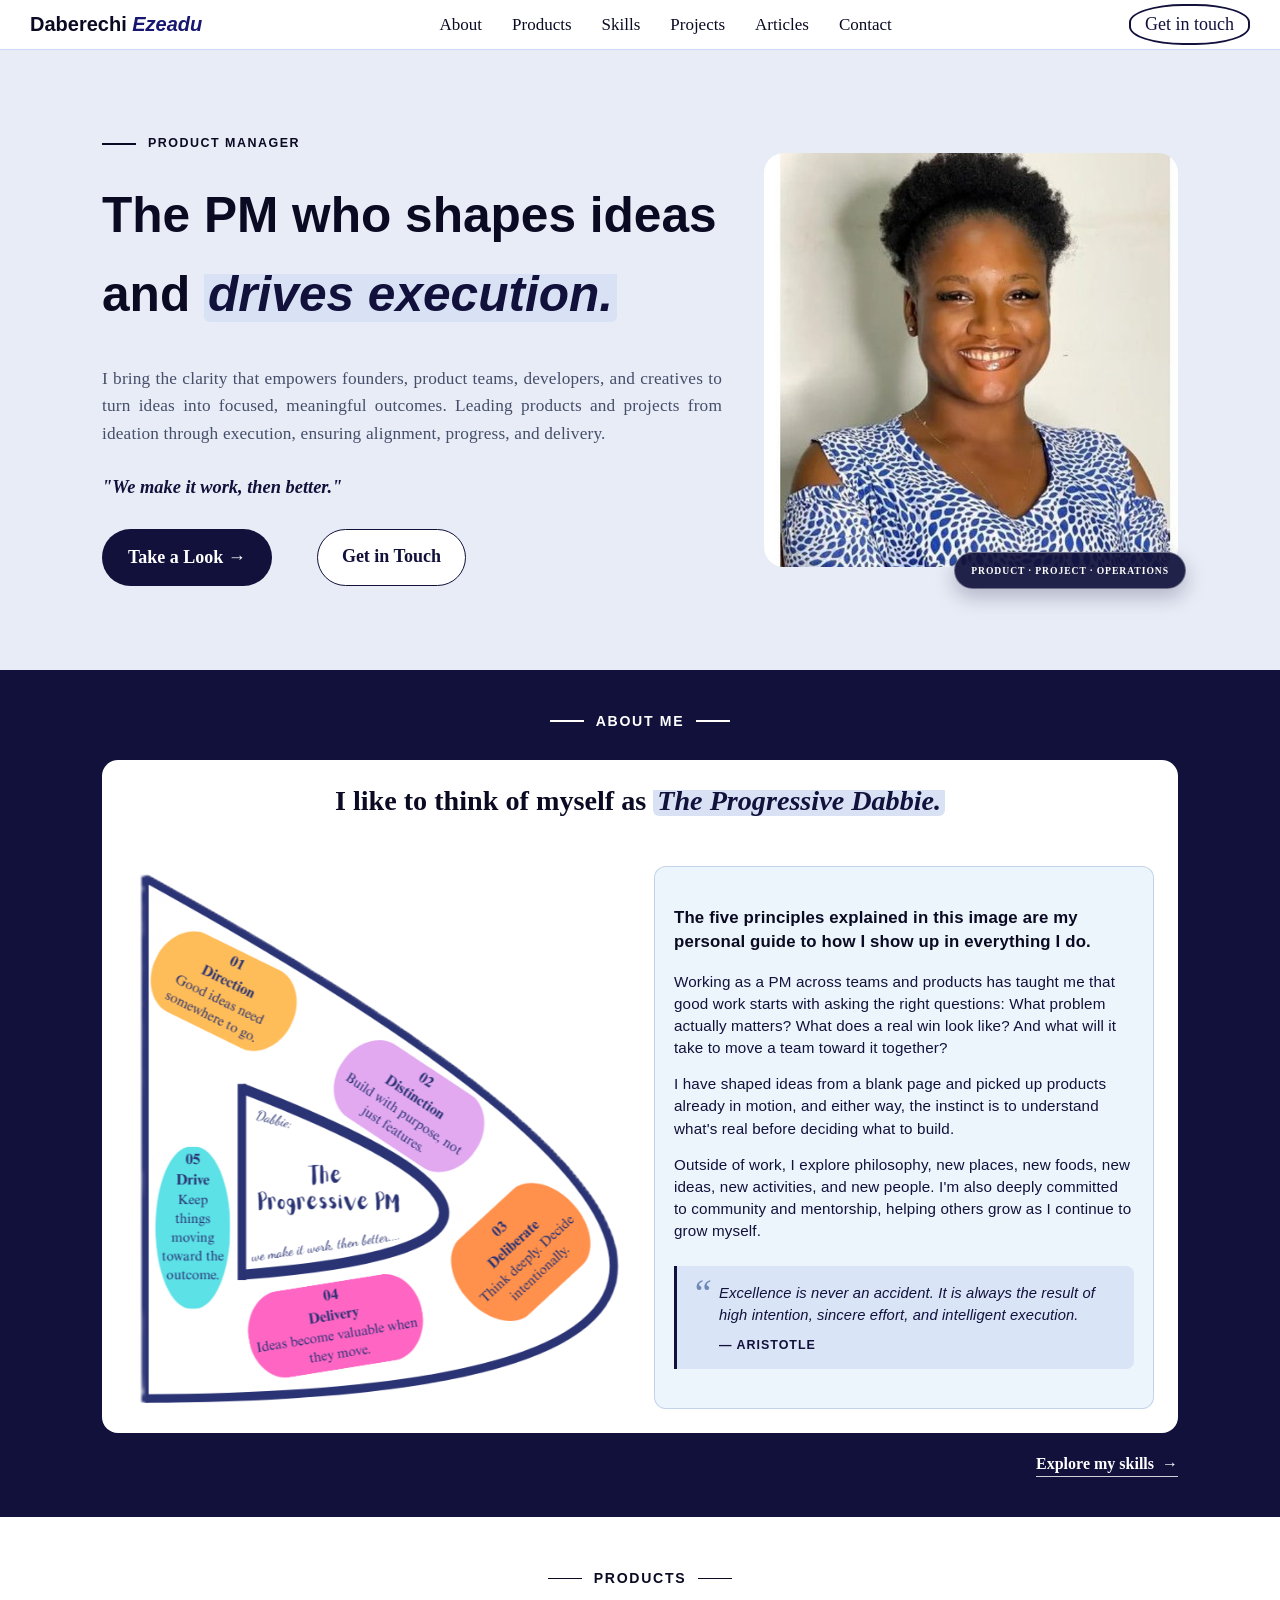
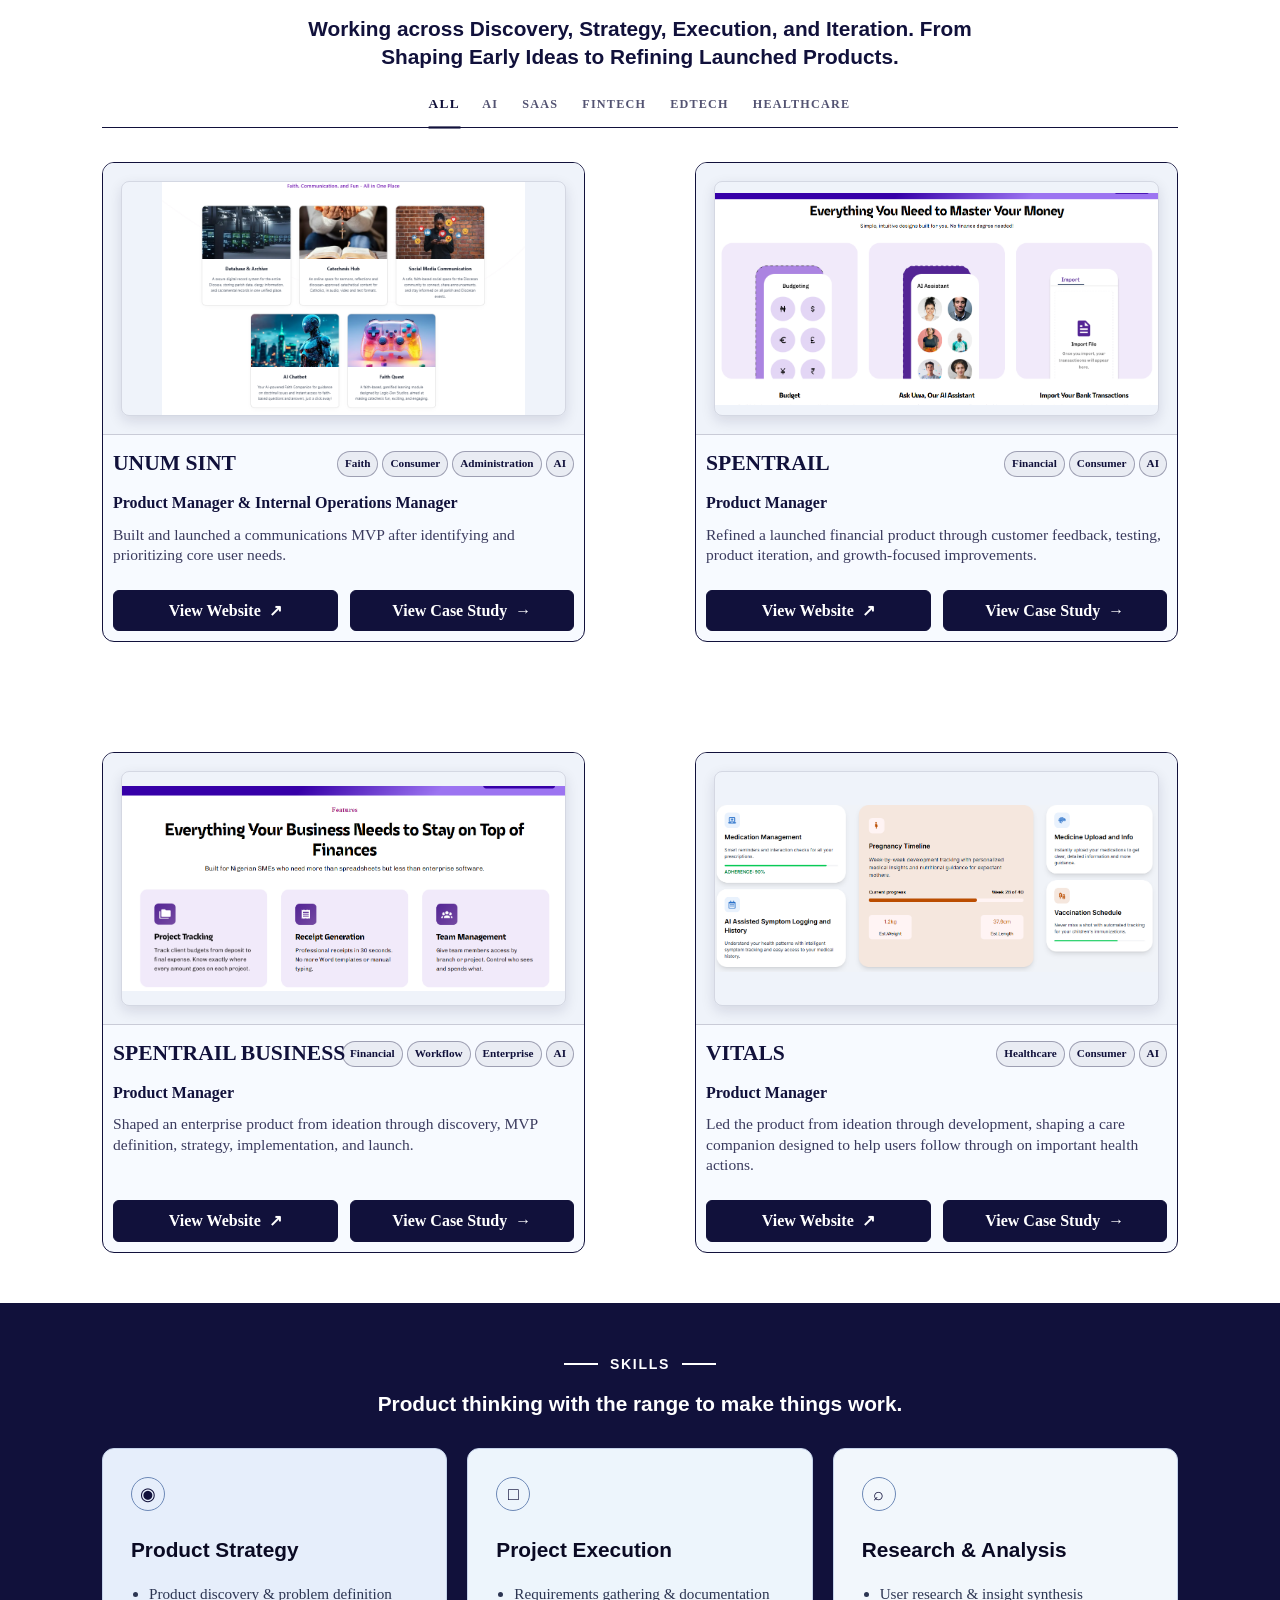
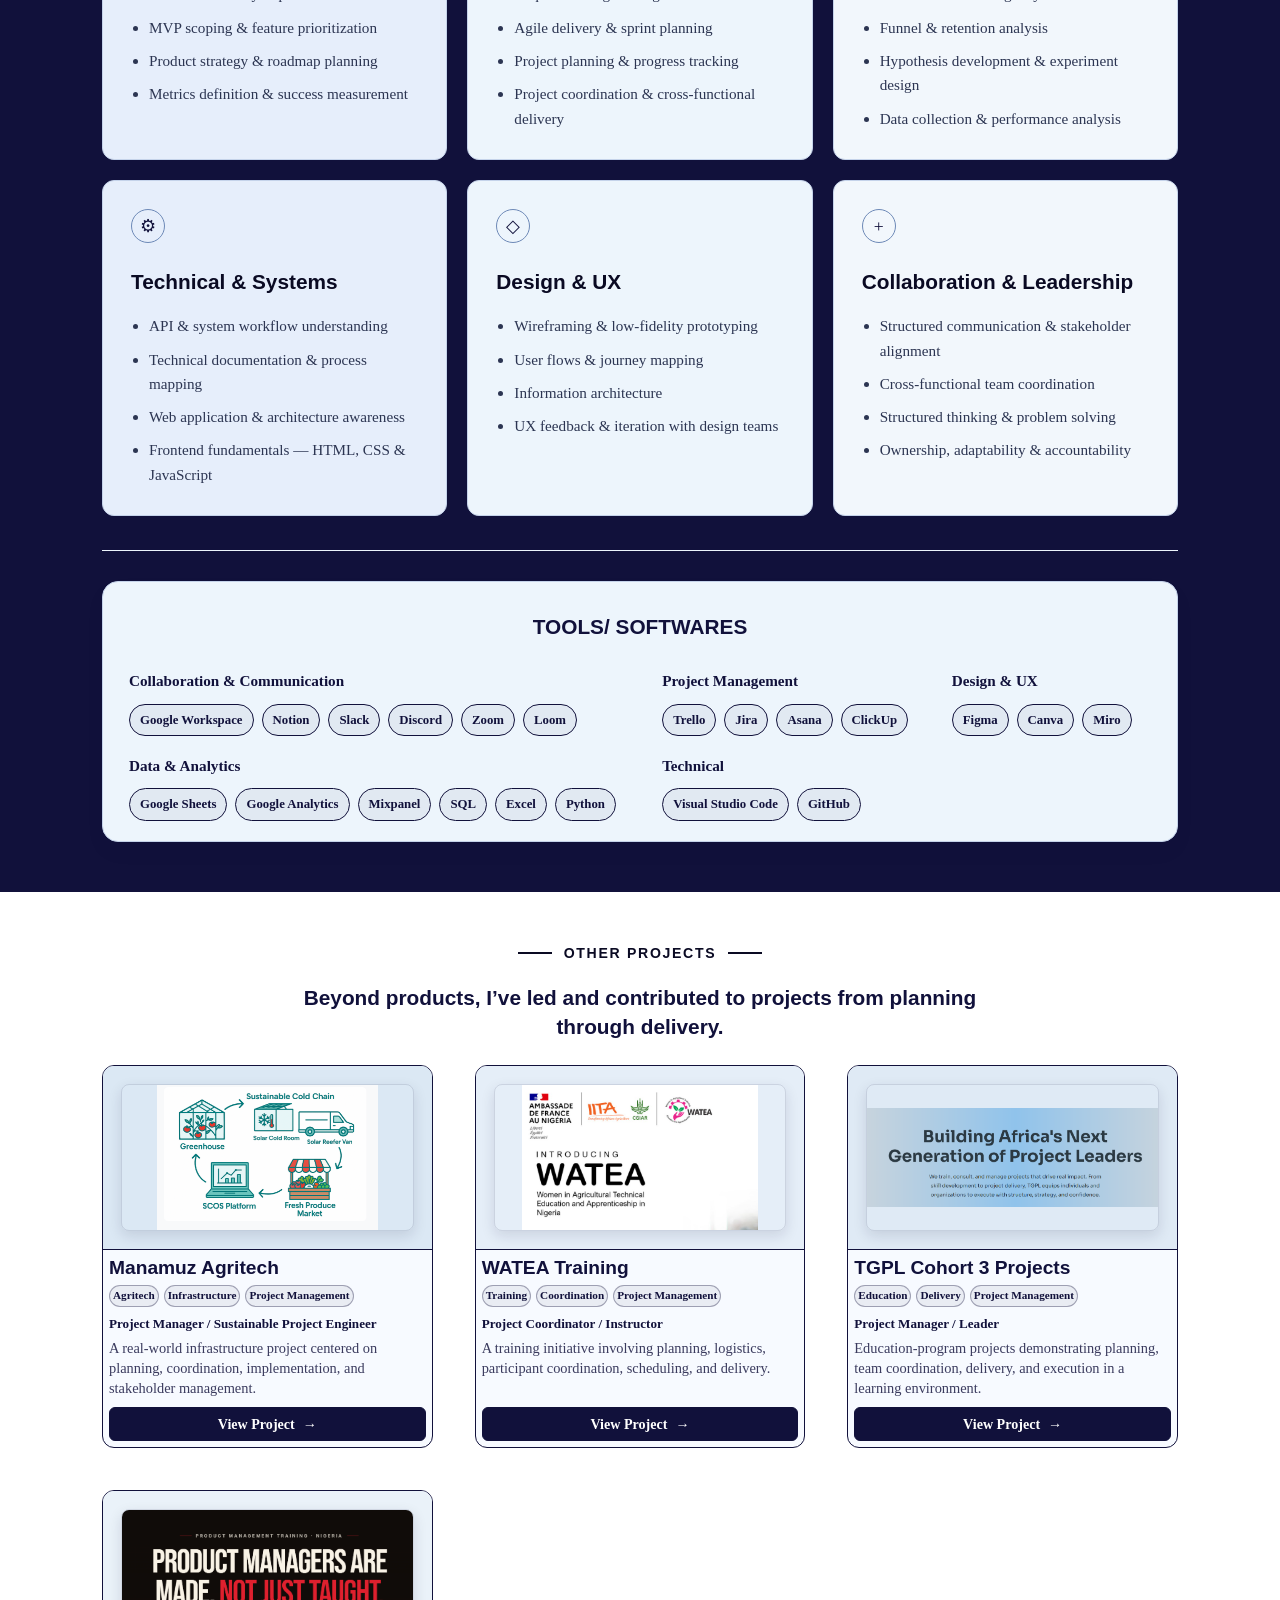
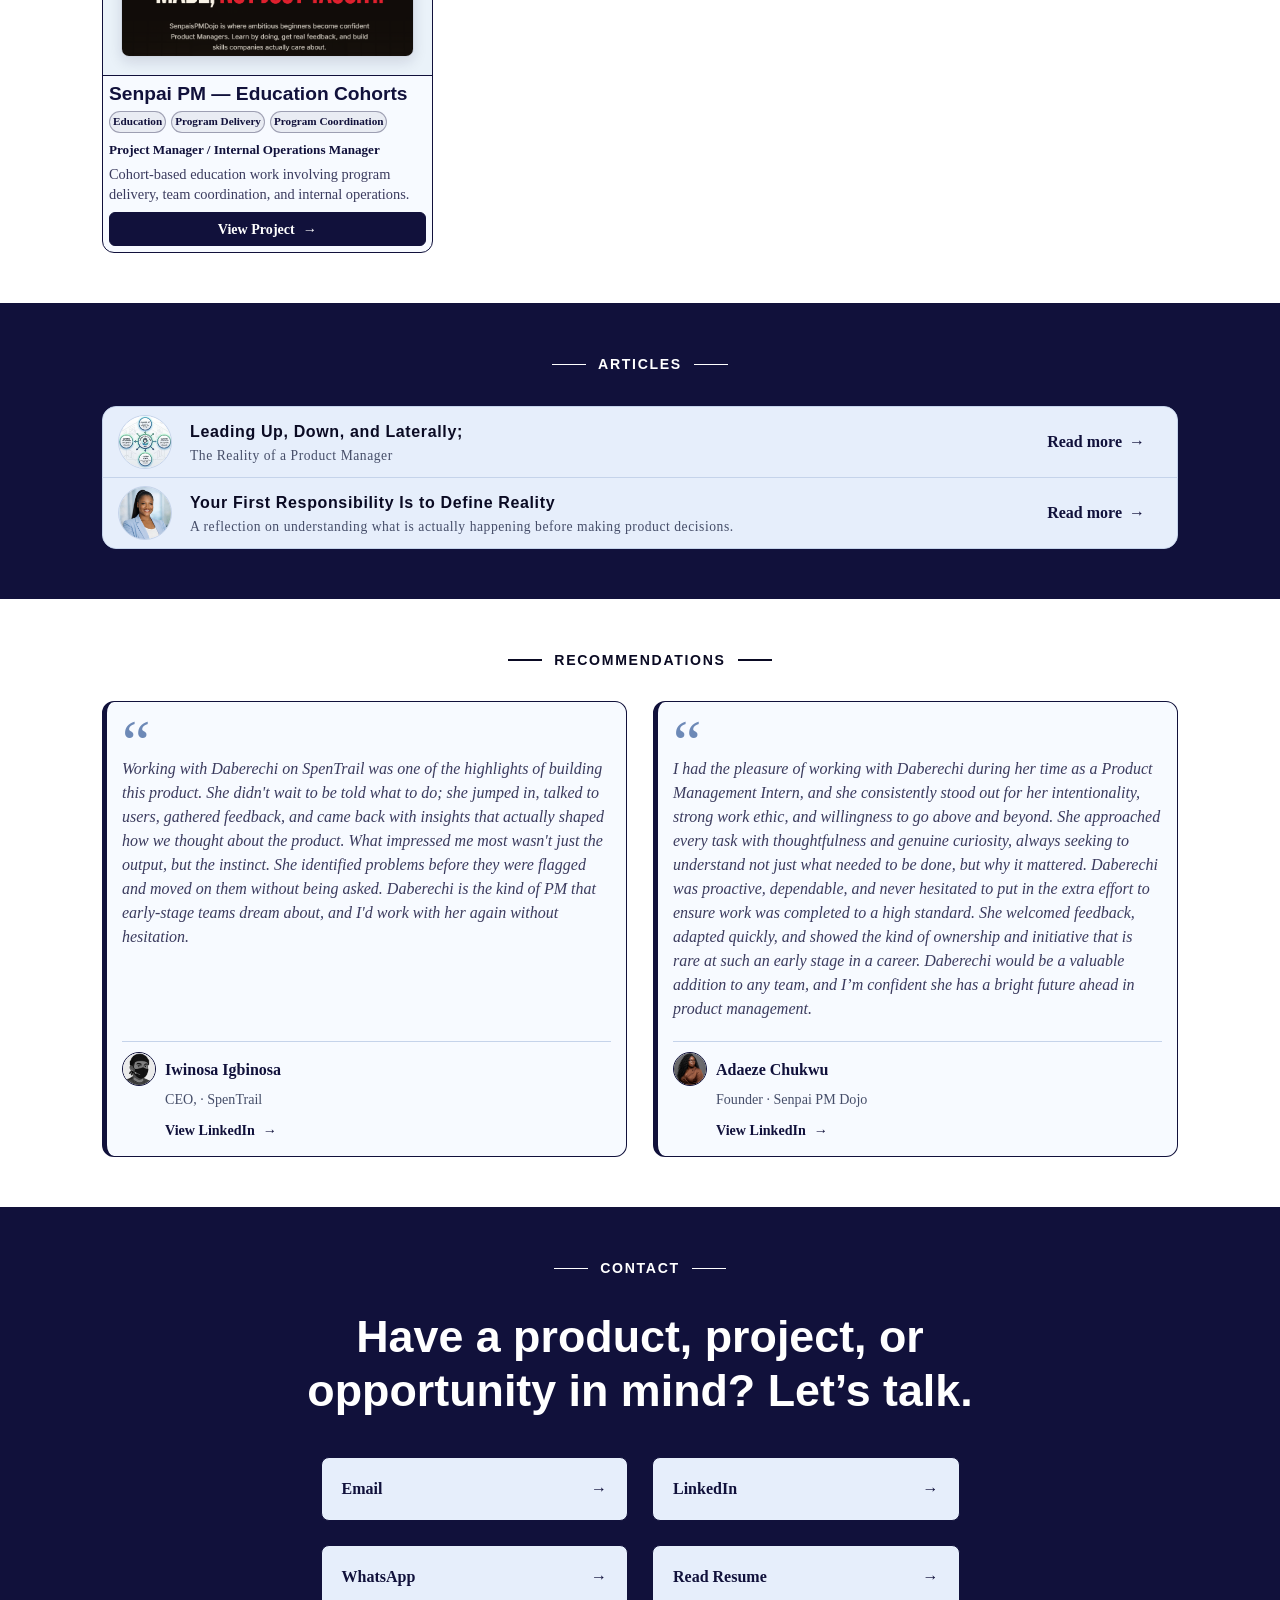
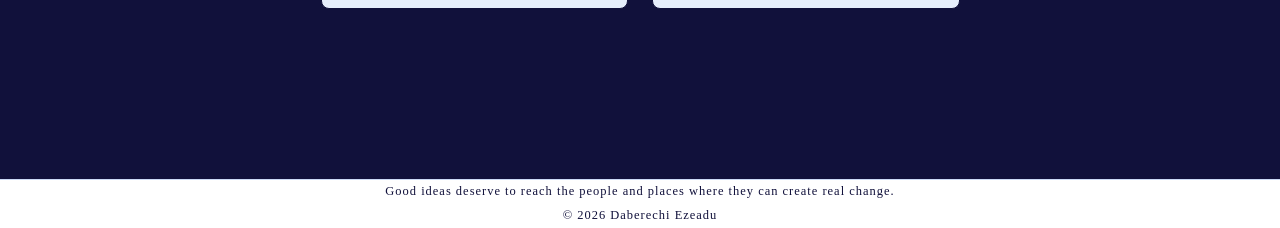
==== index.html @ 09dd6e4f "Correct HTML file extension" ====
<!DOCTYPE html>
<html lang="en">

<head>
    <meta charset="UTF-8">
    <meta name="viewport" content="width=device-width, initial-scale=1.0">
    <title>Daberechi-Ezeadu; Product Manager...</title>
    <link rel="icon" type="image/jpg" href="images/home/profile.jpg">
    <link rel="stylesheet" href="styles.css">
</head>

<body>
    <header>
        <div class="nav-all">
            <div class="logo">
                <a href="#home" target="_blank">Daberechi <span> Ezeadu </span></a>
            </div>

            <nav>
                <a href="#about" target="_blank">About</a>
                <a href="#products" target="_blank">Products</a>
                <a href="#skills" target="_blank">Skills</a>
                <a href="#projects" target="_blank">Projects</a>
                <a href="#articles" target="_blank">Articles</a>
                <a href="#contact" target="_blank">Contact</a>
            </nav>

            <div class="nav-cta">
                <a href="#contact" target="_blank">Get in touch</a>
            </div>
        </div>
    </header>

    <section id="home">
        <div class="container hero-layout">
            <div class="hero-content">
                <div class="eyebrow">Product Manager </div>
                <h1><span class="hero-line">The PM who shapes ideas</span><span class="hero-line">and <em>drives execution.</em></span></h1>
                <p>I bring the clarity that empowers founders, product teams, developers,
                    and creatives to turn ideas into focused, meaningful outcomes.
                    Leading products and projects from ideation through execution,
                    ensuring alignment, progress, and delivery.</p>
                <h4>"We make it work, then better."</h4>
                <div class="hero-actions">
                    <a href="#products" class="btn btn-primary" target="_blank">Take a Look &rarr;</a>
                    <a href="#contact" class="btn btn-ghost" target="_blank">Get in Touch</a>
                </div>
            </div>
            <div class="hero-photo">
                <img src="images/home/profile.jpg" alt="Daberechi Ezeadu">
                <div class="photo-badge">Product &middot; Project &middot; Operations</div>
            </div>
        </div>
    </section>



    <section id="about">
        <div class="container">
            <div class="about-header">
                <div class="other-eyebrow">About me</div>
            </div>

            <div class="about-grid">
                <h3 class="section-heading">I like to think of myself as <em>The Progressive Dabbie.</em></h3>

                <div class="about-panel about-visual">
                    <img class="five-d-image" src="images/about/5D-image.png"
                        alt="The five principles represented in the 5D visual">
                </div>

                <div class="about-panel about-content">
                    <div class="about-content-box">
                        <p class="about-lead">The five principles explained in this image are my personal guide to how I show up in everything I do.</p>
                        <p>Working as a PM across teams and products has taught me that good work starts with asking the right questions: What problem actually matters? What does a real win look like? And what will it take to move a team toward it together?</p>
                        <p>I have shaped ideas from a blank page and picked up products already in motion, and either way, the instinct is to understand what's real before deciding what to build.</p>
                        <p>Outside of work, I explore philosophy, new places, new foods, new ideas, new activities, and new people. I'm also deeply committed to community and mentorship, helping others grow as I continue to grow myself.</p>

                        <blockquote>
                            Excellence is never an accident. It is always the result of high intention, sincere effort, and intelligent execution.
                            <cite>Aristotle</cite>
                        </blockquote>
                    </div>
                </div>
            </div>

            <div class="about-link">
                <a href="#skills" target="_blank">Explore my skills <span>&rarr;</span></a>
            </div>
        </div>
    </section>

    <section id="products" class="products-section">
        <div class="container products-container">
            <div class="products-title">
                <div class="other-eyebrow">Products</div>
            </div>

            <h3 class="new-section-heading">Working across Discovery, Strategy, Execution, and Iteration. From
                Shaping Early Ideas to
                Refining Launched Products.</h3>

            <nav class="product-filters" aria-label="Product categories">
                <a class="product-filter active" href="#products" target="_blank">All</a>
                <a class="product-filter" href="#products" target="_blank">AI</a>
                <a class="product-filter" href="#products" target="_blank">SaaS</a>
                <a class="product-filter" href="#products" target="_blank">Fintech</a>
                <a class="product-filter" href="#products" target="_blank">Edtech</a>
                <a class="product-filter" href="#products" target="_blank">Healthcare</a>
            </nav>

            <div class="products-list">
                <article class="product-card">
                    <div class="product-image"><img src="images\products\unumsint.png" alt="Unum Sint product interface"></div>
                    <div class="product-content">
                        <div class="product-heading">
                            <h3 class="product-name">Unum Sint</h3>
                            <div class="product-tags">
                                <span>Faith</span><span>Consumer</span><span>Administration</span><span>AI</span></div>
                        </div>
                        <p class="product-role">Product Manager &amp; Internal Operations Manager</p>
                        <p class="product-description">Built and launched a communications MVP after identifying and
                            prioritizing core user needs.</p>
                        <div class="product-links"><a class="product-link product-website-link" href="https://www.unumsint.com/"
                            target="_blank" rel="noopener">View Website <span>&#8599;</span></a><a class="product-link" href="#unum-sint" target="_blank">View Case Study
                            <span>&rarr;</span></a></div>
                    </div>
                </article>

                <article class="product-card">
                    <div class="product-image"><img src="images\products\spentrail.png" alt="SpenTrail product interface"></div>
                    <div class="product-content">
                        <div class="product-heading">
                            <h3 class="product-name">SpenTrail</h3>
                            <div class="product-tags"><span>Financial</span><span>Consumer</span><span>AI</span></div>
                        </div>
                        <p class="product-role">Product Manager</p>
                        <p class="product-description">Refined a launched financial product through customer feedback,
                            testing, product iteration, and growth-focused improvements.</p>
                        <div class="product-links"><a class="product-link product-website-link" href="https://www.spentrail.com/"
                            target="_blank" rel="noopener">View Website <span>&#8599;</span></a><a class="product-link" href="#spentrail" target="_blank">View Case Study
                            <span>&rarr;</span></a></div>
                    </div>
                </article>

                <article class="product-card">
                    <div class="product-image"><img src="images\products\spentrail-business.png"
                            alt="SpenTrail Business product interface"></div>
                    <div class="product-content">
                        <div class="product-heading">
                            <h3 class="product-name">SpenTrail Business</h3>
                            <div class="product-tags">
                                <span>Financial</span><span>Workflow</span><span>Enterprise</span><span>AI</span></div>
                        </div>
                        <p class="product-role">Product Manager</p>
                        <p class="product-description">Shaped an enterprise product from ideation through discovery, MVP
                            definition, strategy, implementation, and launch.</p>
                        <div class="product-links"><a class="product-link product-website-link" href="https://business.spentrail.com/"
                            target="_blank" rel="noopener">View Website <span>&#8599;</span></a><a class="product-link" href="#spentrail-business" target="_blank">View Case Study
                            <span>&rarr;</span></a></div>
                    </div>
                </article>

                <article class="product-card">
                    <div class="product-image"><img src="images\products\vitals.png" alt="Vitals product interface"></div>
                    <div class="product-content">
                        <div class="product-heading">
                            <h3 class="product-name">Vitals</h3>
                            <div class="product-tags"><span>Healthcare</span><span>Consumer</span><span>AI</span></div>
                        </div>
                        <p class="product-role">Product Manager</p>
                        <p class="product-description">Led the product from ideation through development, shaping a care
                            companion designed to help users follow through on important health actions.</p>
                        <div class="product-links"><a class="product-link product-website-link" href="https://vital-nu.vercel.app/"
                            target="_blank" rel="noopener">View Website <span>&#8599;</span></a><a class="product-link" href="#vitals" target="_blank">View Case Study
                            <span>&rarr;</span></a></div>
                    </div>
                </article>
            </div>
        </div>
    </section>

    <section id="skills" class="skills-section">
        <div class="container skills-container">
            <div class="skills-header">
                <div class="other-eyebrow">Skills</div>
            </div>
            <h3 class="new-section-heading">Product thinking with the range to make things work.</h3>


            <div class="skills-grid">
                <article class="skill-card skill-card-blue">
                    <div class="skill-icon" aria-hidden="true">&#9673;</div>
                    <h3>Product Strategy</h3>
                    <ul>
                        <li>Product discovery &amp; problem definition</li>
                        <li>MVP scoping &amp; feature prioritization</li>
                        <li>Product strategy &amp; roadmap planning</li>
                        <li>Metrics definition &amp; success measurement</li>
                    </ul>
                </article>
                <article class="skill-card skill-card-sky">
                    <div class="skill-icon" aria-hidden="true">&#9633;</div>
                    <h3>Project Execution</h3>
                    <ul>
                        <li>Requirements gathering &amp; documentation</li>
                        <li>Agile delivery &amp; sprint planning</li>
                        <li>Project planning &amp; progress tracking</li>
                        <li>Project coordination &amp; cross-functional delivery</li>
                    </ul>
                </article>
                <article class="skill-card skill-card-mist">
                    <div class="skill-icon" aria-hidden="true">&#8981;</div>
                    <h3>Research &amp; Analysis</h3>
                    <ul>
                        <li>User research &amp; insight synthesis</li>
                        <li>Funnel &amp; retention analysis</li>
                        <li>Hypothesis development &amp; experiment design</li>
                        <li>Data collection &amp; performance analysis</li>
                    </ul>
                </article>
                <article class="skill-card skill-card-blue">
                    <div class="skill-icon" aria-hidden="true">&#9881;</div>
                    <h3>Technical &amp; Systems</h3>
                    <ul>
                        <li>API &amp; system workflow understanding</li>
                        <li>Technical documentation &amp; process mapping</li>
                        <li>Web application &amp; architecture awareness</li>
                        <li>Frontend fundamentals &mdash; HTML, CSS &amp; JavaScript</li>
                    </ul>
                </article>
                <article class="skill-card skill-card-sky">
                    <div class="skill-icon" aria-hidden="true">&#9671;</div>
                    <h3>Design &amp; UX</h3>
                    <ul>
                        <li>Wireframing &amp; low-fidelity prototyping</li>
                        <li>User flows &amp; journey mapping</li>
                        <li>Information architecture</li>
                        <li>UX feedback &amp; iteration with design teams</li>
                    </ul>
                </article>
                <article class="skill-card skill-card-mist">
                    <div class="skill-icon" aria-hidden="true">&#43;</div>
                    <h3>Collaboration &amp; Leadership</h3>
                    <ul>
                        <li>Structured communication &amp; stakeholder alignment</li>
                        <li>Cross-functional team coordination</li>
                        <li>Structured thinking &amp; problem solving</li>
                        <li>Ownership, adaptability &amp; accountability</li>
                    </ul>
                </article>
            </div>

            <div class="skills-tools-divider"></div>

            <div class="tools-section">
                <h3 class="tools-title">Tools/ Softwares</h3>
                <div class="tools-groups">
                    <div class="tools-group">
                        <h4>Collaboration &amp; Communication</h4>
                        <div class="tool-tags"><span>Google
                                Workspace</span><span>Notion</span><span>Slack</span><span>Discord</span><span>Zoom</span><span>Loom</span>
                        </div>
                    </div>
                    <div class="tools-group">
                        <h4>Project Management</h4>
                        <div class="tool-tags">
                            <span>Trello</span><span>Jira</span><span>Asana</span><span>ClickUp</span></div>
                    </div>
                    <div class="tools-group">
                        <h4>Design &amp; UX</h4>
                        <div class="tool-tags"><span>Figma</span><span>Canva</span><span>Miro</span></div>
                    </div>

                    <div class="tools-group">
                        <h4>Data &amp; Analytics</h4>
                        <div class="tool-tags"><span>Google Sheets</span><span>Google
                                Analytics</span><span>Mixpanel</span><span>SQL</span><span>Excel</span><span>Python</span>
                        </div>
                    </div>
                    <div class="tools-group">
                        <h4>Technical</h4>
                        <div class="tool-tags"><span>Visual Studio Code</span><span>GitHub</span></div>
                    </div>
                </div>

            </div>
        </div>
    </section>

    <section id="projects" class="other-projects-section">
        <div class="container other-projects-container">
            <div class="other-projects-header">
                <div class="other-eyebrow">Other Projects</div>
            </div>
            <h3 class="new-section-heading">Beyond products, I&rsquo;ve led and contributed to projects from planning
                through delivery.</h3>

            <div class="other-projects-grid">
                <article class="other-project-card">
                    <div class="other-project-image other-project-image-agritech"><img src="images/projects/manamuz.png" alt="Manamuz Agritech project visual"></div>
                    <div class="other-project-content">
                        <h3 class="other-project-name">Manamuz Agritech</h3>
                        <div class="other-project-tags"><span>Agritech</span><span>Infrastructure</span><span>Project
                                Management</span></div>
                        <p class="other-project-role">Project Manager / Sustainable Project Engineer</p>
                        <p class="other-project-description">A real-world infrastructure project centered on planning,
                            coordination, implementation, and stakeholder management.</p>
                        <div class="other-project-links"><a class="other-project-link" href="#" target="_blank">View Project
                                <span>&rarr;</span></a></div>
                    </div>
                </article>

                <article class="other-project-card">
                    <div class="other-project-image other-project-image-training"><img src="images/projects/watea.png" alt="WATEA Training project visual"></div>
                    <div class="other-project-content">
                        <h3 class="other-project-name">WATEA Training</h3>
                        <div class="other-project-tags"><span>Training</span><span>Coordination</span><span>Project
                                Management</span></div>
                        <p class="other-project-role">Project Coordinator / Instructor</p>
                        <p class="other-project-description">A training initiative involving planning, logistics,
                            participant coordination, scheduling, and delivery.</p>
                        <div class="other-project-links"><a class="other-project-link" href="#" target="_blank">View Project
                                <span>&rarr;</span></a></div>
                    </div>
                </article>

                <article class="other-project-card">
                    <div class="other-project-image other-project-image-tgpl"><img src="images/projects/tgpl.png" alt="TGPL Cohort 3 project visual"></div>
                    <div class="other-project-content">
                        <h3 class="other-project-name">TGPL Cohort 3 Projects</h3>
                        <div class="other-project-tags"><span>Education</span><span>Delivery</span><span>Project
                                Management</span></div>
                        <p class="other-project-role">Project Manager / Leader</p>
                        <p class="other-project-description">Education-program projects demonstrating planning, team
                            coordination, delivery, and execution in a learning environment.</p>
                        <div class="other-project-links"><a class="other-project-link" href="#" target="_blank">View Project
                                <span>&rarr;</span></a></div>
                    </div>
                </article>

                <article class="other-project-card">
                    <div class="other-project-image other-project-image-senpai"><img src="images/projects/senpai.png" alt="Senpai PM education cohort project visual"></div>
                    <div class="other-project-content">
                        <h3 class="other-project-name">Senpai PM &mdash; Education Cohorts</h3>
                        <div class="other-project-tags"><span>Education</span><span>Program Delivery</span><span>Program
                                Coordination</span></div>
                        <p class="other-project-role">Project Manager / Internal Operations Manager</p>
                        <p class="other-project-description">Cohort-based education work involving program delivery,
                            team coordination, and internal operations.</p>
                        <div class="other-project-links"><a class="other-project-link" href="#" target="_blank">View Project
                                <span>&rarr;</span></a></div>
                    </div>
                </article>
            </div>
        </div>
    </section>

    <section id="articles" class="articles-section">
        <div class="container articles-container">
            <div class="articles-header">
                <div class="other-eyebrow">Articles</div>
            </div>

            <div class="articles-grid">
                <article class="article-card">
                    <div class="article-thumbnail article-thumbnail-substack">
                        <img src="images/articles/leadingup.webp" alt="Leading Up, Down, and Laterally article thumbnail">
                    </div>
                    <div class="article-content">
                        <h3 class="article-title">Leading Up, Down, and Laterally;</h3>
                        <p class="article-subtitle">The Reality of a Product Manager</p>
                        <a class="article-link" target="_blank"
                            href="https://daberechiezeadu.substack.com/p/leading-up-down-and-laterally?r=5bbupg"
                            target="_blank" rel="noopener noreferrer">Read more <span>&rarr;</span></a>
                    </div>
                </article>

                <article class="article-card">
                    <div class="article-thumbnail article-thumbnail-linkedin">
                        <img src="images/articles/responsibilty.jpg" alt="Your First Responsibility Is to Define Reality article thumbnail">
                    </div>
                    <div class="article-content">
                        <h3 class="article-title">Your First Responsibility Is to Define Reality</h3>
                        <p class="article-subtitle">A reflection on understanding what is actually happening before
                            making product decisions.</p>
                        <a class="article-link" target="_blank"
                            href="https://www.linkedin.com/posts/daberechi-ezeadu-gmnse-b0a39135b_leadership-productmanagement-projectmanagement-activity-7448274084594905089-0yZ0?utm_source=share&amp;utm_medium=member_desktop&amp;rcm=ACoAAFmUOfoBMgFALW75vF0aL1dDmfbEp3f9jpQ"
                            target="_blank" rel="noopener noreferrer">Read more <span>&rarr;</span></a>
                    </div>
                </article>
            </div>
        </div>
    </section>

    <section id="recommendations" class="recommendations-section">
        <div class="container recommendations-container">
            <div class="recommendations-header">
                <div class="other-eyebrow">Recommendations</div>
            </div>

            <div class="recommendations-grid">
                <article class="recommendation-card">
                    <div class="recommendation-mark" aria-hidden="true">&ldquo;</div>
                    <p class="recommendation-placeholder">Working with Daberechi on SpenTrail was one of the highlights of building this product. She didn't wait to be told what
                    to do; she jumped in, talked to users, gathered feedback, and came back with insights that actually shaped how we
                    thought about the product. What impressed me most wasn't just the output, but the instinct. She identified problems before they were flagged and
                    moved on them without being asked. Daberechi is the kind of PM that early-stage teams dream about, and I'd work with her
                    again without hesitation.</p>
                    <div class="recommendation-person">
                        <p class="recommendation-name"><picture class="recommendation-avatar"><img src="images/recommendations/iwinosa.jpg" alt="Iwinosa Igbinosa"></picture>Iwinosa Igbinosa</p>
                        <p class="recommendation-role">CEO, &middot; SpenTrail</p>
                    </div>
                    <a class="recommendation-link" href="https://www.linkedin.com/in/igbinosaiwinosa/" target="_blank" aria-label="View Iwinosa Igbinosa's LinkedIn profile">View
                        LinkedIn <span>&rarr;</span></a>
                </article>

                <article class="recommendation-card">
                    <div class="recommendation-mark" aria-hidden="true">&ldquo;</div>
                    <p class="recommendation-placeholder">I had the pleasure of working with Daberechi during her time as a Product Management Intern, and she consistently stood
                    out for her intentionality, strong work ethic, and willingness to go above and beyond.
                    She approached every task with thoughtfulness and genuine curiosity, always seeking to understand not just what needed
                    to be done, but why it mattered. Daberechi was proactive, dependable, and never hesitated to put in the extra effort to
                    ensure work was completed to a high standard.
                    She welcomed feedback, adapted quickly, and showed the
                    kind of ownership and initiative that is rare at such an early stage in a career.
                    Daberechi would be a valuable addition to any team, and I’m confident she has a bright future ahead in product
                    management.
</p>
                    <div class="recommendation-person">
                        <p class="recommendation-name"><picture class="recommendation-avatar"><img src="images/recommendations/adaeze.jpg" alt="Adaeze Chukwu"></picture>Adaeze Chukwu</p>
                        <p class="recommendation-role">Founder &middot; Senpai PM Dojo</p>
                    </div>
                    <a class="recommendation-link" href="https://www.linkedin.com/in/adaeze-chukwu-15a043239/" target="_blank" aria-label="View Adaeze Chukwu's LinkedIn profile">View
                        LinkedIn <span>&rarr;</span></a>
                </article>
            </div>
        </div>
    </section>

    <section id="contact" class="contact-section">
        <div class="container contact-container">
            <div class="contact-header">
                <div class="other-eyebrow">Contact</div>
                <h2 class="contact-title">Have a product, project, or opportunity in mind? Let&rsquo;s talk.</h2>
            </div>

            <div class="contact-links">
                <a class="contact-link" href="mailto:ezeadudabere@gmail.com" target="_blank"><span>Email</span><span aria-hidden="true">&rarr;</span></a>
                <a class="contact-link" href="https://www.linkedin.com/in/daberechi-ezeadu-gmnse-b0a39135b/" target="_blank" rel="noopener noreferrer"><span>LinkedIn</span><span aria-hidden="true">&rarr;</span></a>
                <a class="contact-link" href="https://wa.me/2348158449321" target="_blank" rel="noopener noreferrer"><span>WhatsApp</span><span aria-hidden="true">&rarr;</span></a>
                <a class="contact-link" href="https://drive.google.com/file/d/1KtLzvPcGSN5YGgnXKRV_Z1NNiXgMerMu/view?usp=drive_link" target="_blank" rel="noopener noreferrer"><span>Read Resume</span><span aria-hidden="true">&rarr;</span></a>
            </div>
        </div>
    </section>

    <footer class="site-footer">
        <div class="container footer-container">
            <p class="footer-message">Good ideas deserve to reach the people and places where they can create real change.</p>
            <p class="footer-copyright">&copy; 2026 Daberechi Ezeadu</p>
        </div>
    </footer>



</body>

</html>
---- styles.css ----
* {
    margin: 0;
    padding: 0;
    box-sizing: border-box;
}

html {
    scroll-behavior: smooth;
    scroll-padding-top: 72px;
}

body {
    font-family: Cambria, Cochin, Georgia, Times, 'Times New Roman', serif;
    background-color: white;
    color: rgb(15, 15, 56);
    line-height: 1.6;
    -webkit-font-smoothing: antialiased;
    overflow-x: hidden;
}

header {
    background-color: white;
    color: rgb(9, 9, 42);
    position: sticky;
    top: 0;
    z-index: 50;
    backdrop-filter: blur(12px);
    border-bottom: 1.5px solid rgb(204, 218, 246);
}

.nav-all {
    display: flex;
    align-items: center;
    justify-content: space-between;
    gap: 16px;
    min-height: 40px;
    padding: 4px 30px;
}

header nav {
    display: flex;
    gap: 30px;
    align-items: center;
}

header nav a {
    color: rgb(10, 10, 35);
    font-size: 17px;
    transition: all 0.1s ease-in-out;
    text-decoration: none;
}

header nav a:hover {
    color: rgb(10, 29, 47);
    font-size: 18px;
    font-weight: bold;
}

.logo {
    font-family: 'Trebuchet MS', 'Lucida Sans Unicode', 'Lucida Grande', 'Lucida Sans', Arial, sans-serif;

}

.logo a {
    font-size: 20px;
    text-decoration: none;
    font-weight: 800;
    color: rgb(10, 10, 35);
    transition: all 0.3s ease-in-out;
}

.logo a:hover {
    color: rgb(10, 29, 47);
    font-size: 22px;
    font-weight: bold;
}

.logo span {
    font-style: oblique;
    color: rgb(23, 23, 114);
}

.nav-cta {
    border: 2px solid rgb(17, 17, 59);
    padding: 4px 14px;
    border-radius: 45%;
    transition: all 0.1s ease-in-out;
}

.nav-cta a {
    text-decoration: none;
    color: rgb(17, 17, 59);
    font-size: 18px;
}

.nav-cta a:hover {
    font-size: 20px;
    font-weight: bold;
}

@media (max-width: 900px) {
    .nav-all {
        flex-wrap: wrap;
        padding: 10px 20px;
    }

    header nav {
        order: 3;
        flex: 1 0 100%;
        justify-content: center;
        gap: clamp(12px, 3vw, 24px);
    }

    header nav a {
        font-size: .9rem;
    }
}

@media (max-width: 600px) {
    html {
        scroll-padding-top: 120px;
    }

    .nav-all {
        padding: 6px 16px;
    }

    .logo a {
        font-size: 17px;
    }

    .nav-cta {
        padding: 6px 10px;
    }

    .nav-cta a {
        font-size: .8rem;
    }

    header nav {
        display: grid;
        grid-template-columns: repeat(3, minmax(0, 1fr));
        width: 100%;
        gap: 8px 4px;
    }

    header nav a {
        font-size: .75rem;
        text-align: center;
    }

}

.container {
    max-width: 1124px;
    margin: 0 auto;
    padding: 0 24px;
}

#home {
    background: rgb(231, 236, 246);

}

.hero-layout {
    display: grid;
    grid-template-columns: 1.2fr 0.8fr;
    align-items: center;
    gap: 40px;
    min-height: 620px;
}

.hero-actions {
    display: flex;
    gap: 15px;
    margin-top: 25px;
}

.hero-photo {
    position: relative;
    width: 100%;
    max-width: 420px;
    justify-self: center
}

.hero-photo img {
    width: 100%;
    max-width: 420px;
    border-radius: 20px;
    display: block;
    margin: 0 auto;
    height: auto;
    transition: transform 0.4s ease, box-shadow 0.4s ease;
}

.hero-photo img:hover {
    transform: translateY(-6px);
    box-shadow: 0 12px 25px rgba(17, 17, 59, 0.35);
}

.photo-badge {
    position: absolute;
    right: -8px;
    bottom: -22px;
    padding: 10px 16px;
    border: 1px solid rgba(255, 255, 255, 0.35);
    border-radius: 999px;
    background: rgba(17, 17, 59, 0.92);
    color: white;
    font-size: 0.6rem;
    font-weight: 600;
    letter-spacing: 0.1em;
    white-space: nowrap;
    box-shadow: 0 8px 20px rgba(17, 17, 59, 0.25);
    transition: transform 0.3s ease, box-shadow 0.3s ease;
    text-transform: uppercase;

}

.photo-badge:hover {
    transform: translateY(-4px);
    box-shadow: 0 12px 25px rgba(17, 17, 59, 0.35);
}

@media (max-width: 768px) {
    .hero-layout {
        grid-template-columns: 1fr;
        text-align: center;
        gap: 35px;
        padding-top: 50px;
        padding-bottom: 50px;
    }

    .hero-content p {
        margin-left: auto;
        margin-right: auto;
    }

    .hero-actions {
        justify-content: center;
        flex-wrap: wrap;
    }

    .hero-photo {
        order: -1;
    }

    .photo-badge {
        right: 50%;
        transform: translateX(50%);
        font-size: 0.68rem;
    }

    .photo-badge:hover {
        transform: translateX(50%) translateY(-4px);
    }
}


.eyebrow {
    font-family: 'Segoe UI', Tahoma, Geneva, Verdana, sans-serif;
    font-size: .78rem;
    letter-spacing: .12em;
    text-transform: uppercase;
    color: rgb(10, 10, 35);
    margin-bottom: 22px;
    display: flex;
    align-items: center;
    gap: 12px;
    font-weight: bold;
}

.eyebrow::before {
    content: "";
    width: 34px;
    height: 1.5px;
    background: rgb(10, 10, 35);
}

.other-eyebrow {
    margin-bottom: 15px;
    color: rgb(10, 10, 35);
    display: flex;
    align-items: center;
    justify-content: center;
    gap: 12px;
    font-family: 'Segoe UI', Tahoma, Geneva, Verdana, sans-serif;
    font-size: .88rem;
    font-weight: bold;
    letter-spacing: .12em;
    text-align: center;
    text-transform: uppercase;
}

.other-eyebrow::before,
.other-eyebrow::after {
    content: "";
    width: 34px;
    height: 1.5px;
    background: rgb(10, 10, 35);
}

#about .other-eyebrow {
    color: #ffffff;
}

#about .other-eyebrow::before,
#about .other-eyebrow::after {
    background: #ffffff;
}

.btn {
    display: inline-block;
    padding: 12px 24px;
    border: 2px solid transparent;
    border-radius: 999px;
    font-size: 18px;
    font-weight: 700;
    text-decoration: none;
    cursor: pointer;
    transition: all 0.3s ease;
}

.btn:hover {
    transform: translateY(-3px);
    box-shadow: 0 8px 18px rgba(17, 17, 59, 0.2);
}


.btn-primary {
    background-color: rgb(17, 17, 59);
    color: white;
    margin-right: 30px;
}

.btn-primary:hover {
    color: rgb(17, 17, 59);
    background-color: white;
    border: 1px solid rgb(17, 17, 59);
}

.btn-ghost {
    color: rgb(17, 17, 59);
    background-color: white;
    border: 1px solid rgb(17, 17, 59);
}

.btn-ghost:hover {
    background-color: rgb(17, 17, 59);
    color: white;
}

.hero-content h1 {
    font-family: 'Segoe UI', Tahoma, Geneva, Verdana, sans-serif;
    max-width: 700px;
    font-size: clamp(1.6rem, 4.1vw, 3.1rem);
    margin: 10px 0 15px;
    color: rgb(10, 10, 35);
}

@media (max-width: 768px) {
    .hero-content h1 {
        font-size: clamp(1.2rem, 4vw, 2.4rem);
    }
}

@media (max-width: 360px) {
    .hero-content h1 {
        font-size: .9rem;
    }
}

.hero-line {
    display: block;
}

.hero-content h1 em,
#about .section-heading em {
    font-style: italic;
    color: rgb(17, 17, 59);
    background: linear-gradient(to top,
            rgb(217, 226, 245) 85%,
            transparent 85%);
    border-radius: 6px;
    padding: 0 4px;
}

.hero-content p {
    max-width: 620px;
    margin: 30px 0 26px;
    color: rgb(70, 78, 105);
    font-size: 1.08rem;
    line-height: 1.6;
    letter-spacing: 0.01em;
    text-align: justify;
}

.hero-content h4 {
    margin: 0 0 26px;
    color: rgb(17, 17, 59);
    font-size: 1.15rem;
    font-style: italic;
    font-weight: 600;
    
}


#about {
    min-height: 560px;
    padding: 40px 0 40px;
    background: rgb(17, 17, 59);
    color: #ffffff;
    display: flex;
    align-items: center;
}

#about .container {
    padding-left: 24px;
    padding-right: 24px;
}

.about-header {
    text-align: center;
    margin: 0 auto 28px;
    max-width: 900px;
    font-family: 'Segoe UI', Tahoma, Geneva, Verdana, sans-serif;
}

.about-grid {
    display: grid;
    grid-template-columns: 1fr 1fr;
    gap: 28px;
    align-items: stretch;
    padding: 24px;
    border-radius: 16px;
    background: #ffffff;
}

#about .about-grid > .section-heading {
    grid-column: 1 / -1;
    margin: 0 auto 20px;
    max-width: none;
    color: rgb(10, 10, 35);
    font-size: clamp(1.15rem, 2.2vw, 1.8rem);
    white-space: nowrap;
}

.about-panel {
    display: flex;
    flex-direction: column;
    padding: 0;
    border: none;
    border-radius: 0;
    background: transparent;
}

.about-visual {
    justify-content: center;
    min-width: 0;
    padding: 0;
    border: none;
    border-radius: 0;
    background: transparent;
    position: relative;
}

.about-panel.about-content {
    min-width: 0;
    padding: 2px 12px;
    border: none;
    border-radius: 12px;
    background: #edf5fc;
    justify-content: center;
    box-shadow: inset 0 0 0 1px rgb(197, 211, 234);
}

.about-content-box {
    width: 100%;
    max-width: none;
    margin: 0;
    padding: 4px 8px;
    border: none;
    border-radius: 0;
    background: transparent;
}

.section-heading {
    margin: 0;
    color: rgb(70, 78, 105);
    font-family: Cambria, Cochin, Georgia, Times, 'Times New Roman', serif;
    font-size: clamp(1.7rem, 3vw, 2.5rem);
    line-height: 1.2;
    font-weight: 700;
    text-align: center;
}

.section-heading em {
    color: rgb(17, 17, 59);
    font-style: italic;
}

.about-content h2,
.about-content p,
.about-content blockquote,
.about-content cite,
.about-link a {
    font-family: Cambria, Cochin, Georgia, Times, 'Times New Roman', serif;
}

.five-d-image {
    width: 100%;
    min-height: 330px;
    height: 100%;
    display: block;
    object-fit: cover;
    border-radius: 8px;
    margin: 0;
    background: transparent;
}

.about-content h2 {
    margin: 0;
    color: rgb(10, 10, 35);
    line-height: 1.2;
    font-size: clamp(1.1rem, 1.6vw, 1.5rem);
    border-bottom: 1px solid rgb(10, 10, 35);
    padding-bottom: 6px;
    font-family: 'Segoe UI', Tahoma, Geneva, Verdana, sans-serif;
}

.about-content h2 em {
    color: rgb(17, 17, 59);
    font-style: italic;
}

.about-content p {
    margin: 0 0 14px;
    color: rgb(17, 17, 59);
    font-size: 0.95rem;
    line-height: 1.45;
    letter-spacing: 0.01em;
    font-family: 'Segoe UI', Tahoma, Geneva, Verdana, sans-serif;
}

.about-content .about-lead {
    margin-bottom: 18px;
    color: rgb(10, 10, 35);
    font-size: 1.05rem;
    font-weight: 700;
    line-height: 1.4;
}

.about-content blockquote {
    position: relative;
    margin: 24px 0 0;
    padding: 16px 18px 14px 42px;
    border-left: 3px solid rgb(17, 17, 59);
    border-radius: 0 8px 8px 0;
    background: rgba(212, 223, 247, 0.78);
    color: rgb(17, 17, 59);
    font-size: 0.92rem;
    font-style: italic;
    line-height: 1.5;
    letter-spacing: 0.01em;
    font-family: 'Segoe UI', Tahoma, Geneva, Verdana, sans-serif;
}

.about-content blockquote::before {
    content: '\201C';
    position: absolute;
    top: 8px;
    left: 14px;
    color: rgb(109, 137, 183);
    font-family: Georgia, 'Times New Roman', Times, serif;
    font-size: 2.4rem;
    line-height: 1;
}

.about-content cite {
    display: block;
    margin-top: 10px;
    color: rgb(17, 17, 59);
    font-size: 0.78rem;
    font-style: normal;
    font-weight: 700;
    letter-spacing: 0.08em;
    text-transform: uppercase;
    font-family: 'Segoe UI', Tahoma, Geneva, Verdana, sans-serif;
}

.about-content cite::before {
    content: '\2014\00A0';
}

.about-link {
    margin-top: 18px;
    text-align: right;
}

.about-link a {
    display: inline-flex;
    align-items: center;
    gap: 8px;
    color: #ffffff;
    text-decoration: none;
    border-bottom: 1px solid rgba(255, 255, 255, 0.8);
    transition: all 0.25s ease;
    font-size: 1rem;
    font-weight: 600;
}

.about-link a:hover,
.about-link a:focus-visible {
    color: #dfe8ff;
    border-color: #dfe8ff;
    transform: translateX(4px);
}

@media (max-width: 768px) {
    #about .about-grid > .section-heading {
        white-space: normal;
    }

    .about-grid {
        grid-template-columns: 1fr;
        gap: 24px;
    }

    .about-panel {
        padding: 0;
    }

    .five-d-image {
        min-height: 260px;
        max-width: 500px;
    }

    .about-content {
        max-width: none;
    }

    .about-link {
        text-align: left;
    }
}

.products-section {
    padding: 50px 0;
    background: #ffffff;
    color: rgb(17, 17, 59);
}



.products-title {
    color: rgb(10, 10, 35);
    font-size: 18px;
    text-decoration: none;
    margin-bottom: 25px;
}

.new-section-heading {
    max-width: 720px;
    margin: 0 auto 24px;
    color: rgb(17, 17, 59);
    font-family: 'Segoe UI', Tahoma, Geneva, Verdana, sans-serif;
    font-size: clamp(1.05rem, 1.7vw, 1.3rem);
    font-weight: 600;
    line-height: 1.35;
    letter-spacing: 0;
    text-align: center;
}

.product-filters {
    display: flex;
    justify-content: center;
    flex-wrap: wrap;
    gap: 24px;
    margin-bottom: 34px;
    border-bottom: 1px solid rgb(17, 17, 59);
}

.product-filter {
    display: inline-flex;
    align-items: center;
    padding: 0 0 11px;
    border-bottom: 2px solid transparent;
    color: rgba(17, 17, 59, 0.72);
    font-size: .76rem;
    font-weight: bold;
    letter-spacing: .1em;
    text-decoration: none;
    text-transform: uppercase;
    font-family: Cambria, Cochin, Georgia, Times, 'Times New Roman', serif;
    transition: all .2s ease, border-color .2s ease;
}

.product-filter.active,
.product-filter:hover {
    color: rgb(17, 17, 59);
    border-bottom: 2px solid rgb(17, 17, 59);
    transform:scale(1.1);
}

.products-list {
    display: flex;
    flex-wrap: wrap;
    --products-gap: 110px;
    gap: var(--products-gap);
    max-width: 1120px;
    margin: 0 auto;
}

.product-card {
    display: flex;
    flex: 1 1 calc(50% - (var(--products-gap) / 2));
    min-width: 0;
    flex-direction: column;
    overflow: hidden;
    border: 1px solid rgb(17, 17, 59);
    border-radius: 12px;
    background: #f7faff;
    transition: all .25s ease;
}

.product-card:hover {
    transform: translateY(-4px);
    box-shadow: 0 14px 30px rgba(17, 17, 59, .18);
}

.product-image {
    display: flex;
    width: 100%;
    aspect-ratio: 16 / 9;
    overflow: hidden;
    align-items: center;
    justify-content: center;
    padding: 18px;
    background: rgb(239, 243, 250);
}

.product-image img {
    display: block;
    width: 100%;
    height: 100%;
    border: 1px solid rgba(17, 17, 59, .12);
    border-radius: 8px;
    box-shadow: 0 5px 14px rgba(17, 17, 59, .12);
    object-fit: contain;
    transition: transform .25s ease;
}

.product-card:hover .product-image img {
    transform: scale(1.02);
}

.product-content {
    display: flex;
    flex: 1;
    flex-direction: column;
    padding: 16px 10px 10px;
    border-top: 1px solid rgba(17, 17, 59, .2);
}

.product-name {
    flex: 0 0 auto;
    margin: 0;
    color: rgb(17, 17, 59);
    font-family: Cambria, Cochin, Georgia, Times, 'Times New Roman', serif;
    font-size: 1.35rem;
    line-height: 1.2;
    text-transform: uppercase;
}

.product-heading {
    display: flex;
    width: 100%;
    align-items: flex-start;
    flex-direction: row;
    flex-wrap: nowrap;
    justify-content: space-between;
    gap: 8px;
    margin-bottom: 13px;

}

.product-tags {
    flex: 0 1 auto;
    min-width: 0;
    display: inline-flex;
    flex-wrap: nowrap;
    gap: 4px;
    align-items: center;
    justify-content: flex-end;
    white-space: nowrap;
    margin: 0;
}

@media (max-width: 600px) {
    .product-heading {
        flex-wrap: wrap;
    }

    .product-tags {
        justify-content: flex-start;
        flex-wrap: wrap;
        white-space: normal;
    }
}

.product-tags span {
    flex: 0 0 auto;
    padding: 3px 7px;
    border: 1px solid rgba(17, 17, 59, 0.35);
    border-radius: 999px;
    background: rgba(17, 17, 59, 0.06);
    color: rgb(17, 17, 59);
    font-size: .7rem;
    font-weight: 600;
    white-space: nowrap;
}

.product-role {
    margin-bottom: 9px;
    color: rgb(17, 17, 59);
    font-weight: bold;
    font-family: Cambria, Cochin, Georgia, Times, 'Times New Roman', serif;
}

.product-description {
    margin-bottom: 15px;
    color: rgba(17, 17, 59, 0.82);
    font-size: .97rem;
    line-height: 1.3;
    font-family: Cambria, Cochin, Georgia, Times, 'Times New Roman', serif;
}

.product-links {
    display: flex;
    flex-wrap: wrap;
    justify-content: space-between;
    gap: 12px;
    margin-top: auto;
    padding-top: 10px;
}

.product-link {
    display: inline-flex;
    flex: 1 1 0;
    align-items: center;
    justify-content: center;
    gap: 8px;
    padding: 7px 8px;
    border: 1px solid rgb(17, 17, 59);
    border-radius: 6px;
    background: rgb(17, 17, 59);
    color: #ffffff;
    font-size: 1rem;
    font-weight: bold;
    text-decoration: none;
    transition: all 0.3s ease-in-out;
}

.product-link:hover {
    background: transparent;
    border-color: rgb(17, 17, 59);
    color: rgb(17, 17, 59);
    transform: translateY(-1px);
}

.product-link span {
    transition: all .2s ease;
}

.product-link:hover span {
    transform: translateX(3px);
}

.product-website-link {
    background: rgb(17, 17, 59);
    border-color: rgb(17, 17, 59);
    color: #ffffff;
}

.product-website-link:hover {
    background: transparent;
    border-color: rgb(17, 17, 59);
    color: rgb(17, 17, 59);
    transform: translateY(-1px);
}

@media (max-width: 768px) {
    .products-section {
        padding: 70px 0;
    }

    .products-list {
        max-width: none;
    }

    .product-card {
        flex-basis: 100%;
    }
}

.skills-section {
    padding: 50px 0;
    background: rgb(17, 17, 59);
    color: #ffffff;
}

.skills-header {
    max-width: 760px;
    margin: 0 auto 15px;
    text-align: center;
}

.skills-section .other-eyebrow,
.skills-section .other-eyebrow::before,
.skills-section .other-eyebrow::after,
.skills-section .new-section-heading {
    color: #ffffff;
    background: transparent;
}



.skills-section .new-section-heading {
    padding-bottom: 6px;
}

.skills-section .other-eyebrow::before,
.skills-section .other-eyebrow::after {
    background: #ffffff;
}

.skills-grid {
    display: grid;
    grid-template-columns: 1fr 1fr 1fr;
    gap: 20px;
}

.skill-card {
    min-height: 270px;
    padding: 28px;
    border: 1px solid rgb(197, 211, 234);
    border-radius: 12px;
    color: rgb(10, 10, 35);
}

.skill-card-blue {
    background: #e6eefb;
}

.skill-card-sky {
    background: #edf5fc;
}

.skill-card-mist {
    background: #f2f7fc;
}

.skill-icon {
    display: grid;
    width: 34px;
    height: 34px;
    margin-bottom: 22px;
    place-items: center;
    border: 1px solid rgb(109, 137, 183);
    border-radius: 50%;
    color: rgb(17, 17, 59);
    font-size: 1.1rem;
}

.skill-card h3 {
    margin-bottom: 16px;
    color: rgb(10, 10, 35);
    font-family: 'Segoe UI', Tahoma, Geneva, Verdana, sans-serif;
    font-size: 1.3rem;
}

.skill-card ul {
    display: grid;
    gap: 9px;
    padding-left: 18px;
    color: rgb(44, 53, 82);
    font-size: .95rem;
}

.skills-tools-divider {
    width: 100%;
    height: 1px;
    margin-top: 34px;
    margin-bottom: 30px;
    background: #edf5fc;
}

.tools-section {
    margin-top: 0;
    padding: 28px 26px 20px;
    border: 1px solid rgb(197, 211, 234);
    border-radius: 16px;
    background: #edf5fc;
    box-shadow: 0 10px 20px rgba(17, 17, 59, 0.04);
    position: relative;
}

.tools-title {
    margin-bottom: 26px;
    color: rgb(17, 17, 59);
    font-family: 'Segoe UI', Tahoma, Geneva, Verdana, sans-serif;
    font-size: 1.3rem;
    text-align: center;
    text-transform: uppercase;
}

.tools-groups {
    display: grid;
    grid-template-columns: 2.3fr 1.2fr 0.9fr;
    gap: 18px 24px;
}

.tools-group {
    display: flex;
    flex-direction: column;
    padding: 0;
    border: none;
    border-radius: 0;
    background: transparent;
}

.tools-group h4 {
    margin-bottom: 10px;
    color: rgb(17, 17, 59);
    font-size: .95rem;
    font-weight: 700;
}

.tool-tags {
    display: flex;
    flex-wrap: wrap;
    gap: 8px;
    align-items: flex-start;
}

.tool-tags span {
    padding: 5px 10px;
    border: 1px solid rgb(17, 17, 59);
    border-radius: 999px;
    background: rgba(17, 17, 59, 0.05);
    color: rgb(17, 17, 59);
    font-size: .8rem;
    font-weight: 600;
    white-space: nowrap;
}

@media (max-width: 700px) {
    .skills-section {
        padding: 70px 0;
    }

    .skills-grid,
    .tools-groups {
        grid-template-columns: 1fr;
    }

    .skill-card {
        min-height: auto;
        padding: 24px;
    }
}

.other-projects-section {
    padding: 50px 0;
    background: #ffffff;
    color: rgb(17, 17, 59);
}

.other-projects-header {
    max-width: 760px;
    margin-bottom: 20px;
    margin-left: auto;
    margin-right: auto;
    text-align: center;
}




.other-projects-grid {
    display: grid;
    grid-template-columns: repeat(3, minmax(0, 1fr));
    gap: 42px;
}

.other-project-card {
    display: flex;
    min-height: 320px;
    flex-direction: column;
    overflow: hidden;
    border: 1px solid rgb(17, 17, 59);
    border-radius: 12px;
    background: #f7faff;
    transition: transform .25s ease, box-shadow .25s ease;
}

.other-project-card:hover {
    transform: translateY(-4px);
    box-shadow: 0 14px 30px rgba(17, 17, 59, .18);
}

.other-project-image {
    display: flex;
    aspect-ratio: 16 / 9;
    min-height: 120px;
    align-items: center;
    justify-content: center;
    overflow: hidden;
    padding: 18px;
    border-bottom: 1px solid rgb(17, 17, 59);
    color: rgb(17, 17, 59);
    font-family: 'Segoe UI', Tahoma, Geneva, Verdana, sans-serif;
    font-size: .7rem;
    font-weight: bold;
    letter-spacing: .12em;
    text-transform: uppercase;
}

.other-project-image img {
    display: block;
    width: 100%;
    height: 100%;
    border: 1px solid rgba(17, 17, 59, .12);
    border-radius: 8px;
    box-shadow: 0 5px 14px rgba(17, 17, 59, .12);
    object-fit: contain;
}

.other-project-image-agritech {
    background: #dbe8f4;
}

.other-project-image-training {
    background: #e5eef8;
}

.other-project-image-tgpl {
    background: #dfeaf5;
}

.other-project-image-senpai {
    background: #eaf2f9;
}

.other-project-content {
    display: flex;
    flex: 1;
    flex-direction: column;
    padding: 6px;
}

.other-project-name {
    margin-bottom: 6px;
    color: rgb(17, 17, 59);
    font-family: 'Segoe UI', Tahoma, Geneva, Verdana, sans-serif;
    font-size: 1.2rem;
    line-height: 1.2;
}

.other-project-tags {
    display: flex;
    flex-wrap: wrap;
    gap: 5px;
    margin-bottom: 7px;
}

.other-project-tags span {
    padding: 1px 3px;
    border: 1px solid rgba(17, 17, 59, 0.35);
    border-radius: 999px;
    background: rgba(17, 17, 59, 0.06);
    color: rgb(17, 17, 59);
    font-size: .7rem;
    font-weight: 600;
    white-space: nowrap;
}

.other-project-role {
    margin-bottom: 4px;
    color: rgb(17, 17, 59);
    font-size: .82rem;
    font-weight: bold;
    line-height: 1.5;
}

.other-project-description {
    margin-bottom: 8px;
    color: rgba(17, 17, 59, 0.82);
    font-size: .9rem;
    line-height: 1.4;
}

.other-project-link {
    display: inline-flex;
    align-items: center;
    justify-content: center;
    gap: 8px;
    flex: 0 0 auto;
    width: 100%;
    padding: 5px 8px;
    border: 1px solid rgb(17, 17, 59);
    border-radius: 6px;
    background: rgb(17, 17, 59);
    color: #ffffff;
    font-size: .88rem;
    font-weight: bold;
    text-decoration: none;
    transition: all .25s ease;
}

.other-project-links {
    display: flex;
    justify-content: space-between;
    gap: 12px;
    margin-top: auto;
}

.other-project-link span {
    transition: transform .2s ease;
}

.other-project-link:hover {
    background: transparent;
    border-color: rgb(17, 17, 59);
    color: rgb(17, 17, 59);
}

.other-project-link:hover span {
    transform: translateX(3px);
}

@media (max-width: 900px) {
    .other-projects-grid {
        grid-template-columns: repeat(2, minmax(0, 1fr));
    }
}

@media (max-width: 600px) {
    .other-projects-section {
        padding: 70px 0;
    }

    .other-projects-grid {
        grid-template-columns: 1fr;
    }

    .other-project-card {
        min-height: 0;
    }
}

.articles-section {
    padding: 50px 0;
    background: rgb(17, 17, 59);
    color: #ffffff;
}

.articles-header,
.recommendations-header {
    margin-bottom: 30px;
}

.articles-section .other-eyebrow,
.articles-section .other-eyebrow::before,
.articles-section .other-eyebrow::after {
    color: #ffffff;
    background: transparent;
}

.articles-section .other-eyebrow::before,
.articles-section .other-eyebrow::after {
    background: #ffffff;
}

.articles-grid {
    display: flex;
    flex-direction: column;
    gap: 1px;
    background: rgb(197, 211, 234);
    border: 1px solid rgb(197, 211, 234);
    border-radius: 14px;
    overflow: hidden;
}

.article-card {
    display: grid;
    grid-template-columns: 70px minmax(0, 1fr);
    gap: 10px;
    align-items: center;
    min-height: 70px;
    padding: 7px;
    background: #e6eefb;
    transition: background-color .25s ease, transform .25s ease;
}

.article-card:hover {
    background: #ffffff;
    transform: translateY(-2px);
}

.article-thumbnail {
    display: grid;
    width: 54px;
    height: 54px;
    min-height: 0;
    place-items: center;
    justify-self: center;
    overflow: hidden;
    border: 1px solid rgb(197, 211, 234);
    border-radius: 50%;
    color: rgb(17, 17, 59);
    font-family: 'Segoe UI', Tahoma, Geneva, Verdana, sans-serif;
    font-size: .65rem;
    font-weight: bold;
    letter-spacing: .1em;
    text-align: center;
    text-transform: uppercase;
}

.article-thumbnail img {
    display: block;
    width: 100%;
    height: 100%;
    object-fit: cover;
}

.article-thumbnail-substack {
    background: #e6eefb;
}

.article-thumbnail-linkedin {
    background: #edf5fc;
}

.article-content {
    display: grid;
    grid-template-columns: minmax(0, 1fr) auto;
    column-gap: 20px;
    align-items: center;
}

.article-title {
    grid-column: 1;
    margin-bottom: 7px;
    color: rgb(10, 10, 35);
    font-family: 'Segoe UI', Tahoma, Geneva, Verdana, sans-serif;
    font-size: 1rem;
    line-height: 1.3;
    letter-spacing: 0.04em;
}

.article-subtitle {
    grid-column: 1;
    color: rgb(70, 78, 105);
    font-size: .85rem;
    line-height: 0.9;
    letter-spacing: 0.04em;
}

.article-link {
    display: inline-flex;
    align-items: center;
    grid-column: 2;
    grid-row: 1 / span 2;
    align-self: center;
    gap: 7px;
    margin: 0 25px 0 0;
    color: rgb(17, 17, 59);
    font-size: 1rem;
    font-weight: bold;
    text-decoration: none;
}

.recommendation-link {
    display: inline-flex;
    align-items: center;
    align-self: flex-start;
    gap: 8px;
    margin-top: auto;
    color: rgb(17, 17, 59);
    font-size: .88rem;
    font-weight: bold;
    text-decoration: none;
}

.article-link span,
.recommendation-link span {
    transition: transform .2s ease;
}

.article-link:hover,
.recommendation-link:hover {
    color: rgb(61, 77, 126);
}

.article-link:hover span,
.recommendation-link:hover span {
    transform: translateX(3px);
}

.recommendations-section {
    padding: 50px 0;
    background: #ffffff;
    color: rgb(17, 17, 59);
}

.recommendations-grid {
    display: grid;
    grid-template-columns: repeat(2, minmax(0, 1fr));
    gap: 26px;
}

.recommendation-card {
    display: flex;
    min-height: 260px;
    flex-direction: column;
    padding: 15px;
    border: 1px solid rgb(17, 17, 59);
    border-left: 5px solid rgb(17, 17, 59);
    border-radius: 12px;
    background: #f7faff;
}

.recommendation-mark {
    height: 40px;
    color: rgb(109, 137, 183);
    font-family: Georgia, 'Times New Roman', Times, serif;
    font-size: 4rem;
    line-height: .8;
}

.recommendation-placeholder {
    max-width: 520px;
    margin-bottom: 20px;
    color: rgba(17, 17, 59, 0.82);
    font-size: 1rem;
    font-style: italic;
    line-height: 1.5;
}

.recommendation-person {
    margin-top: auto;
    padding-top: 10px;
    border-top: 1px solid rgb(197, 211, 234);
}

.recommendation-name {
    display: flex;
    align-items: center;
    gap: 9px;
    margin-bottom: 2px;
    color: rgb(17, 17, 59);
    font-weight: bold;
}

.recommendation-avatar {
    display: inline-grid;
    width: 34px;
    height: 34px;
    flex: 0 0 34px;
    place-items: center;
    border: 1px solid rgb(17, 17, 59);
    border-radius: 50%;
    background: #e6eefb;
    color: rgb(17, 17, 59);
    font-family: 'Segoe UI', Tahoma, Geneva, Verdana, sans-serif;
    font-size: .68rem;
    letter-spacing: .04em;
}

.recommendation-avatar img {
    width: 100%;
    height: 100%;
    border-radius: 50%;
    object-fit: cover;
}

.recommendation-role {
    margin-left: 43px;
    color: rgb(70, 78, 105);
    font-size: .88rem;
}

.recommendation-link {
    margin-left: 43px;
    margin-top: 8px;
}

@media (max-width: 700px) {

    .articles-section,
    .recommendations-section {
        padding: 70px 0;
    }

    .recommendations-grid {
        grid-template-columns: 1fr;
    }
}

@media (max-width: 500px) {
    .article-card {
        grid-template-columns: 1fr;
    }

    .article-thumbnail {
        width: 110px;
        height: 110px;
        min-height: 110px;
    }

    .article-content {
        grid-template-columns: 1fr;
    }

    .article-link {
        grid-column: 1;
        grid-row: auto;
        justify-self: start;
        margin: 8px 0 0;
    }
}

.contact-section {
    padding: 50px 0 170px;
    background: rgb(17, 17, 59);
    color: #ffffff;
}

.contact-container {
    max-width: 900px;
}

.contact-header {
    max-width: 700px;
    margin: 0 auto 40px;
    text-align: center;
}

.contact-section .other-eyebrow,
.contact-section .other-eyebrow::before,
.contact-section .other-eyebrow::after {
    color: #ffffff;
    background: transparent;
}

.contact-section .other-eyebrow::before,
.contact-section .other-eyebrow::after {
    background: #ffffff;
}

.contact-title {
    margin-top: 30px;
    color: #ffffff;
    font-family: 'Segoe UI', Tahoma, Geneva, Verdana, sans-serif;
    font-size: clamp(1.8rem, 4vw, 2.8rem);
    line-height: 1.2;
}

.contact-links {
    display: grid;
    grid-template-columns: repeat(2, minmax(0, 1fr));
    width: 75%;
    margin: 0 auto;
    gap: 24px;
}

.contact-link {
    display: flex;
    align-items: center;
    justify-content: space-between;
    gap: 18px;
    padding: 18px 20px;
    border: 1px solid rgb(17, 17, 59);
    border-radius: 8px;
    background: #e6eefb;
    color: rgb(17, 17, 59);
    font-size: 1rem;
    font-weight: bold;
    text-decoration: none;
    transition: background-color .25s ease, color .25s ease, border-color .25s ease;
}

.contact-link:hover,
.contact-link:focus-visible {
    border-color: #ffffff;
    background: rgb(17, 17, 59);
    color: #ffffff;
}

.contact-link:focus-visible,
.footer-copyright:focus-visible {
    outline: 3px solid rgb(151, 174, 216);
    outline-offset: 3px;
}

.site-footer {
    padding: 2px 0;
    border-top: 1px solid rgb(204, 218, 246);
    background: #ffffff;
    color: rgb(17, 17, 59);
}

.footer-container {
    display: flex;
    align-items: center;
    flex-direction: column;
    justify-content: center;
    gap: 4px;
}

.footer-message {
    color: rgb(17, 17, 59);
    font-size: .78rem;
    text-align: center;
    letter-spacing: 0.08em;
}

.footer-copyright {
    flex: 0 0 auto;
    color: rgb(17, 17, 59);
    font-size: .78rem;
    text-align: center;
    letter-spacing: 0.08em;
}

@media (max-width: 700px) {
    .contact-section {
        padding: 70px 0 120px;
    }

    .contact-links {
        grid-template-columns: 1fr;
        width: 100%;
    }

    .footer-container {
        align-items: center;
    }
}
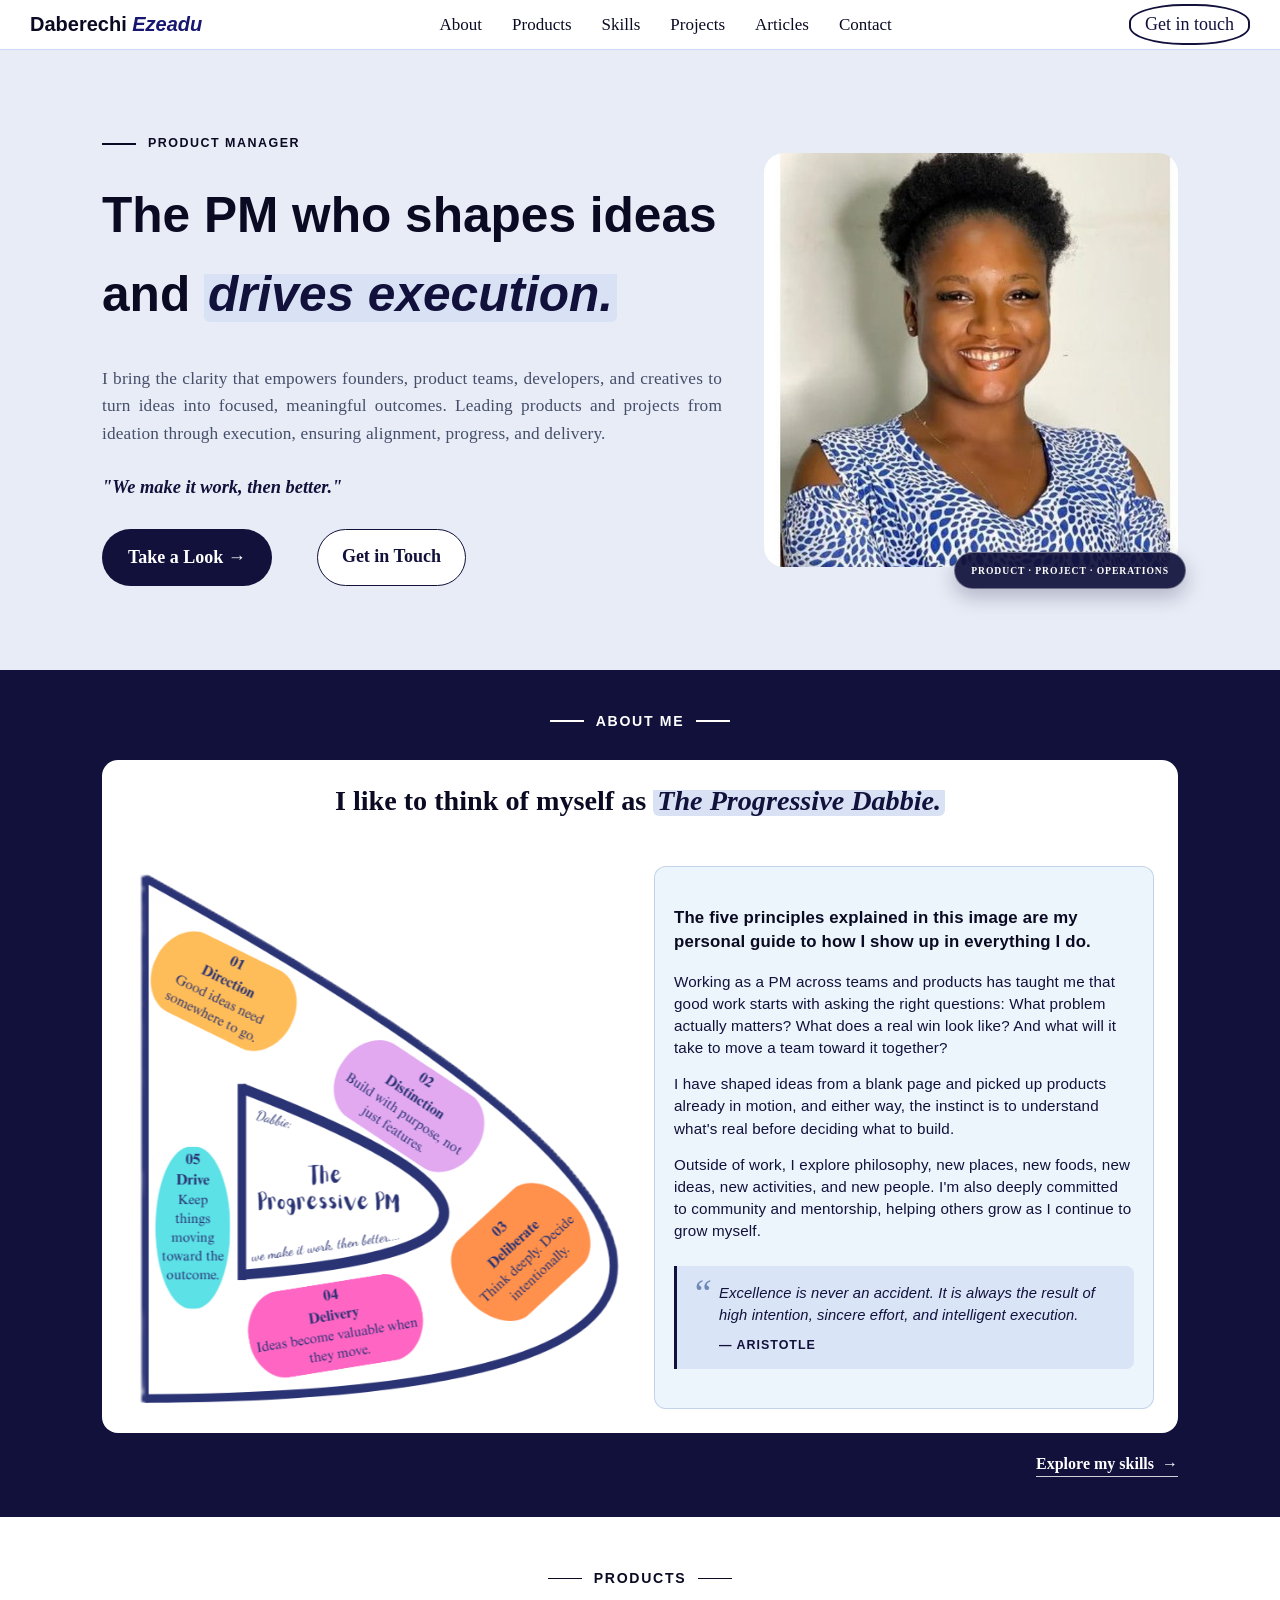
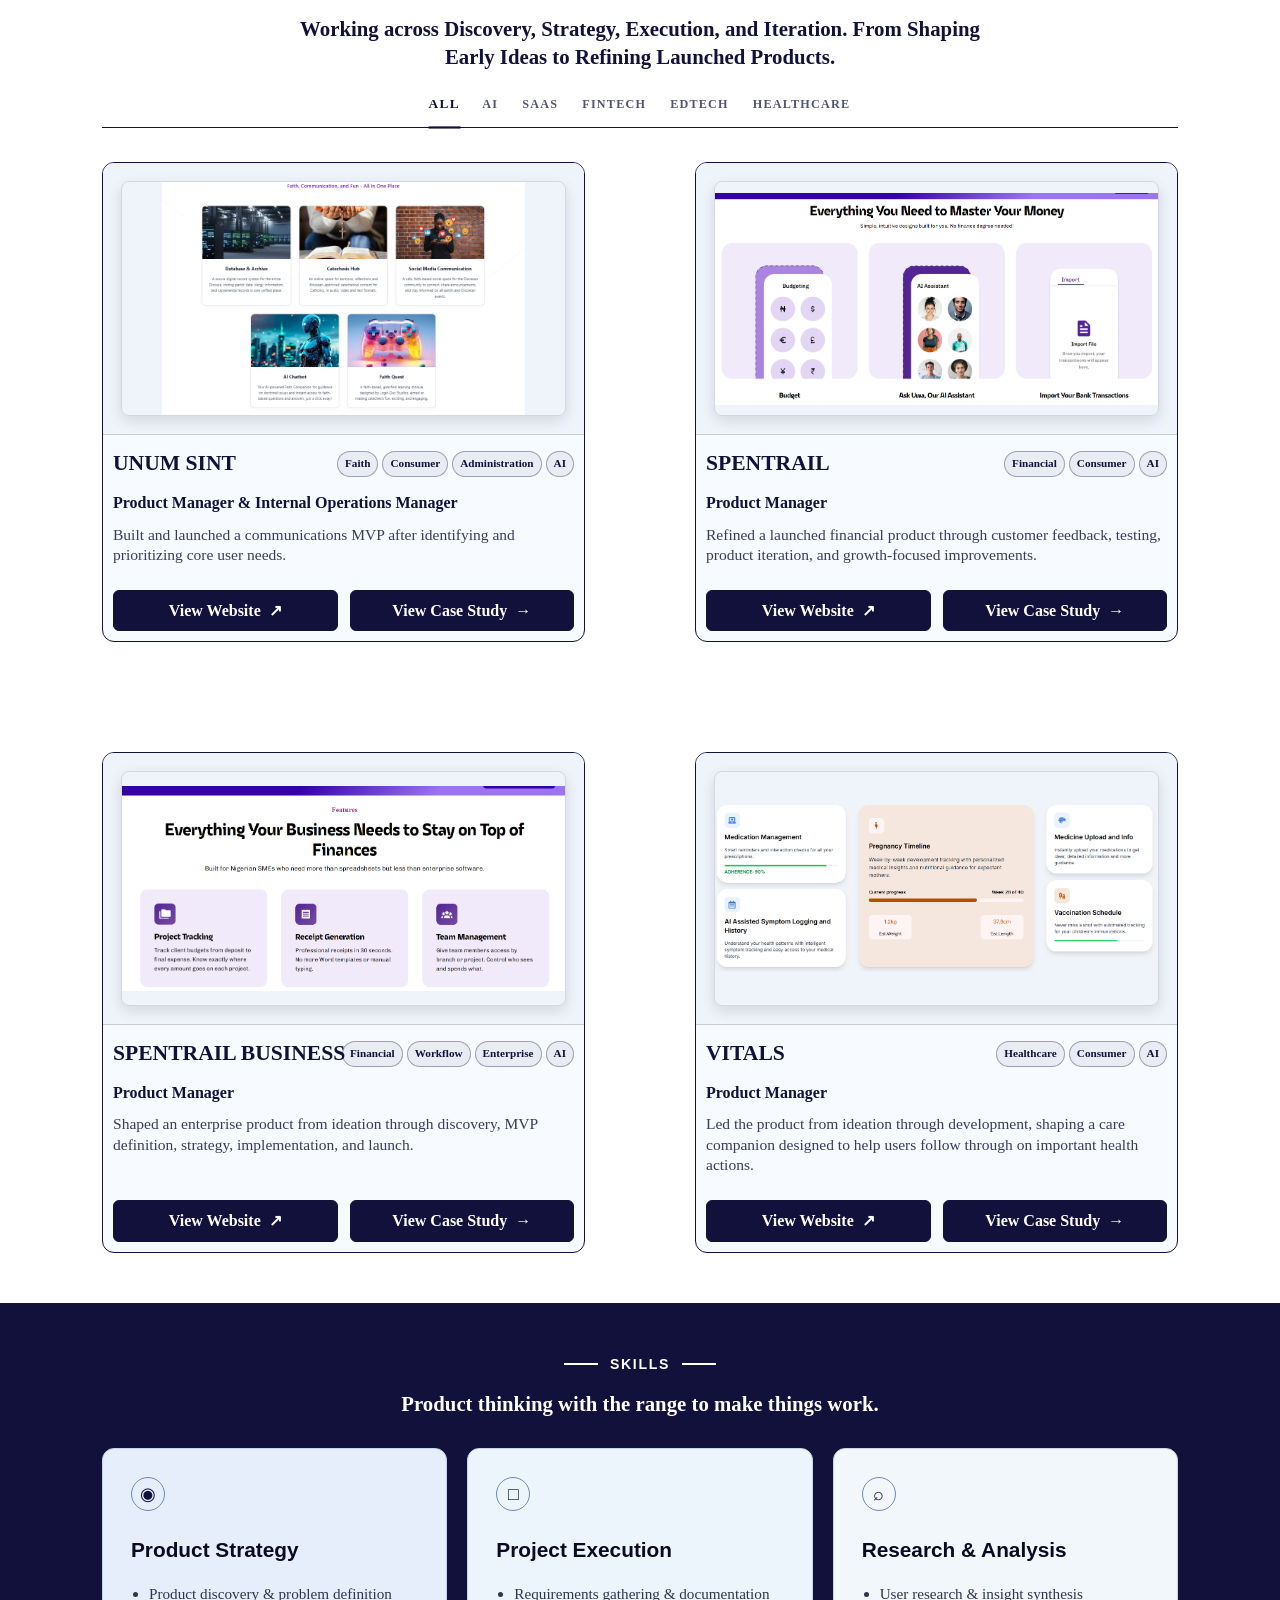
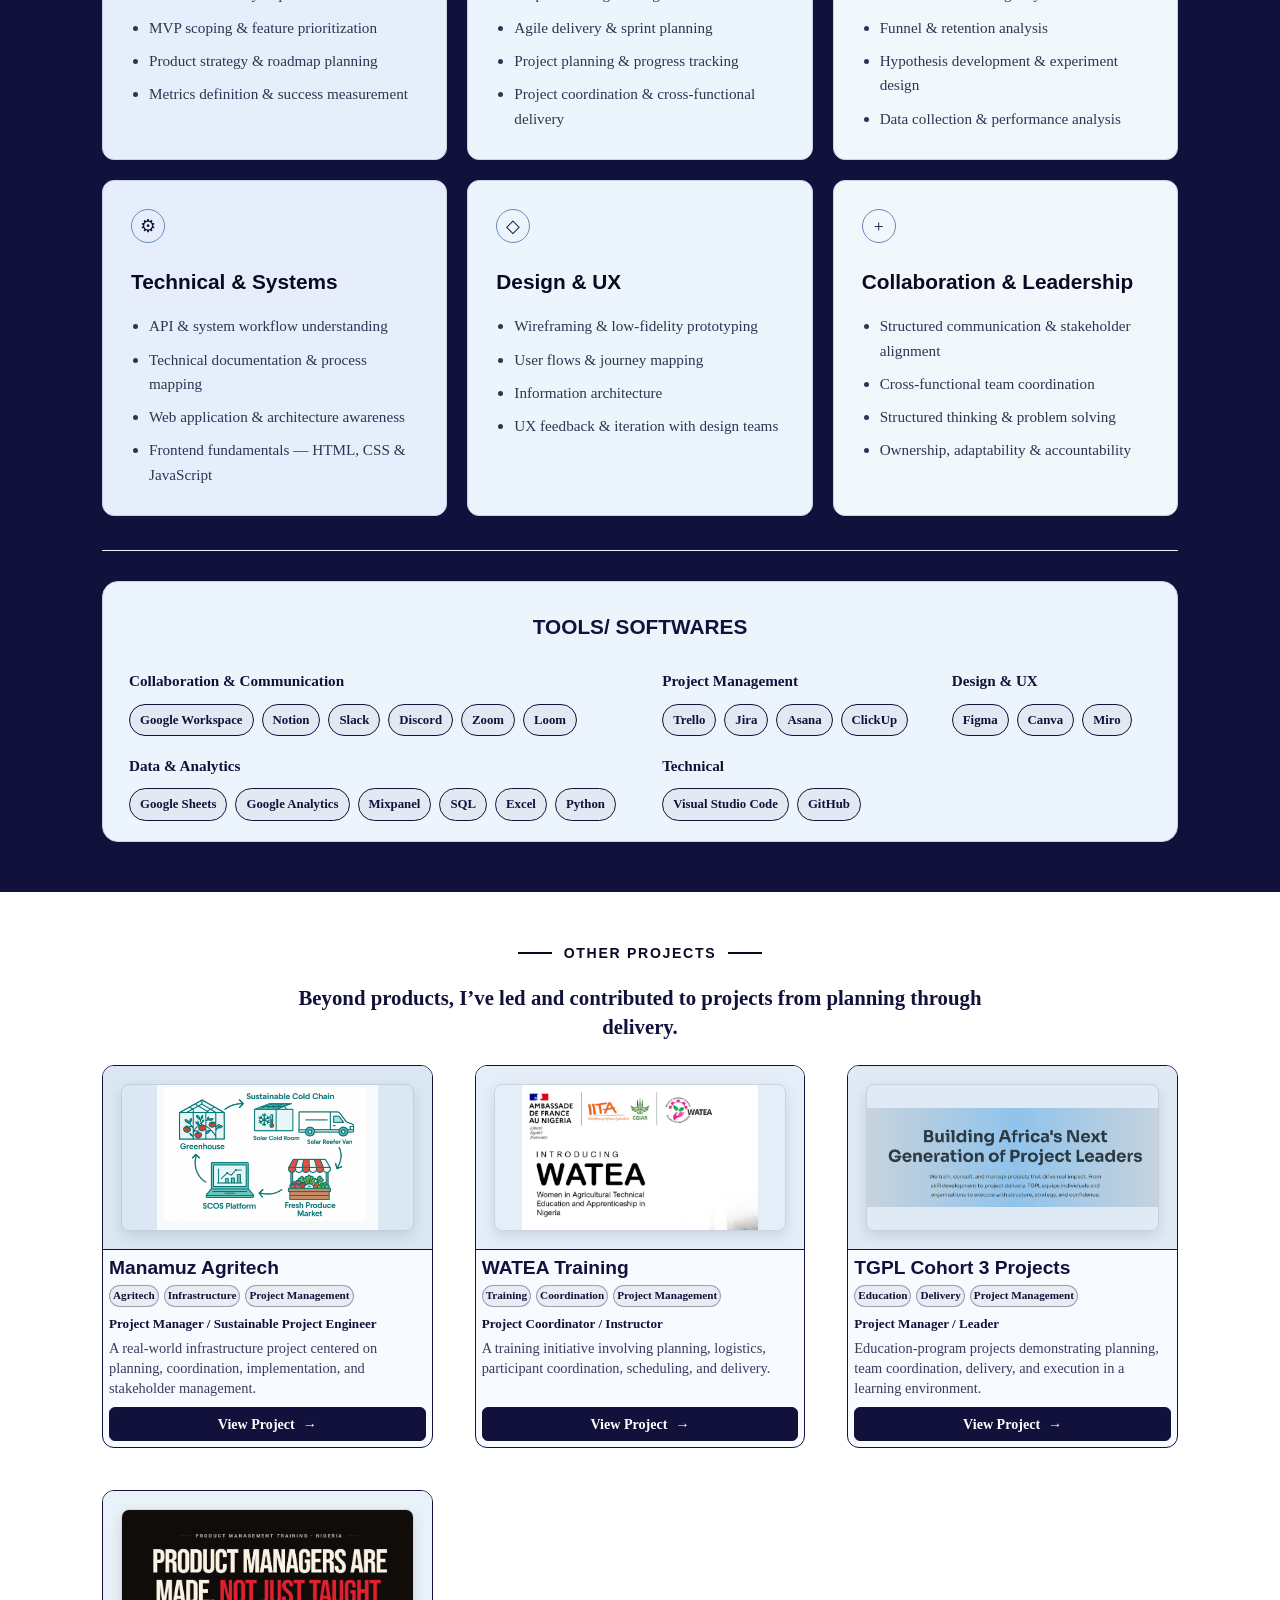
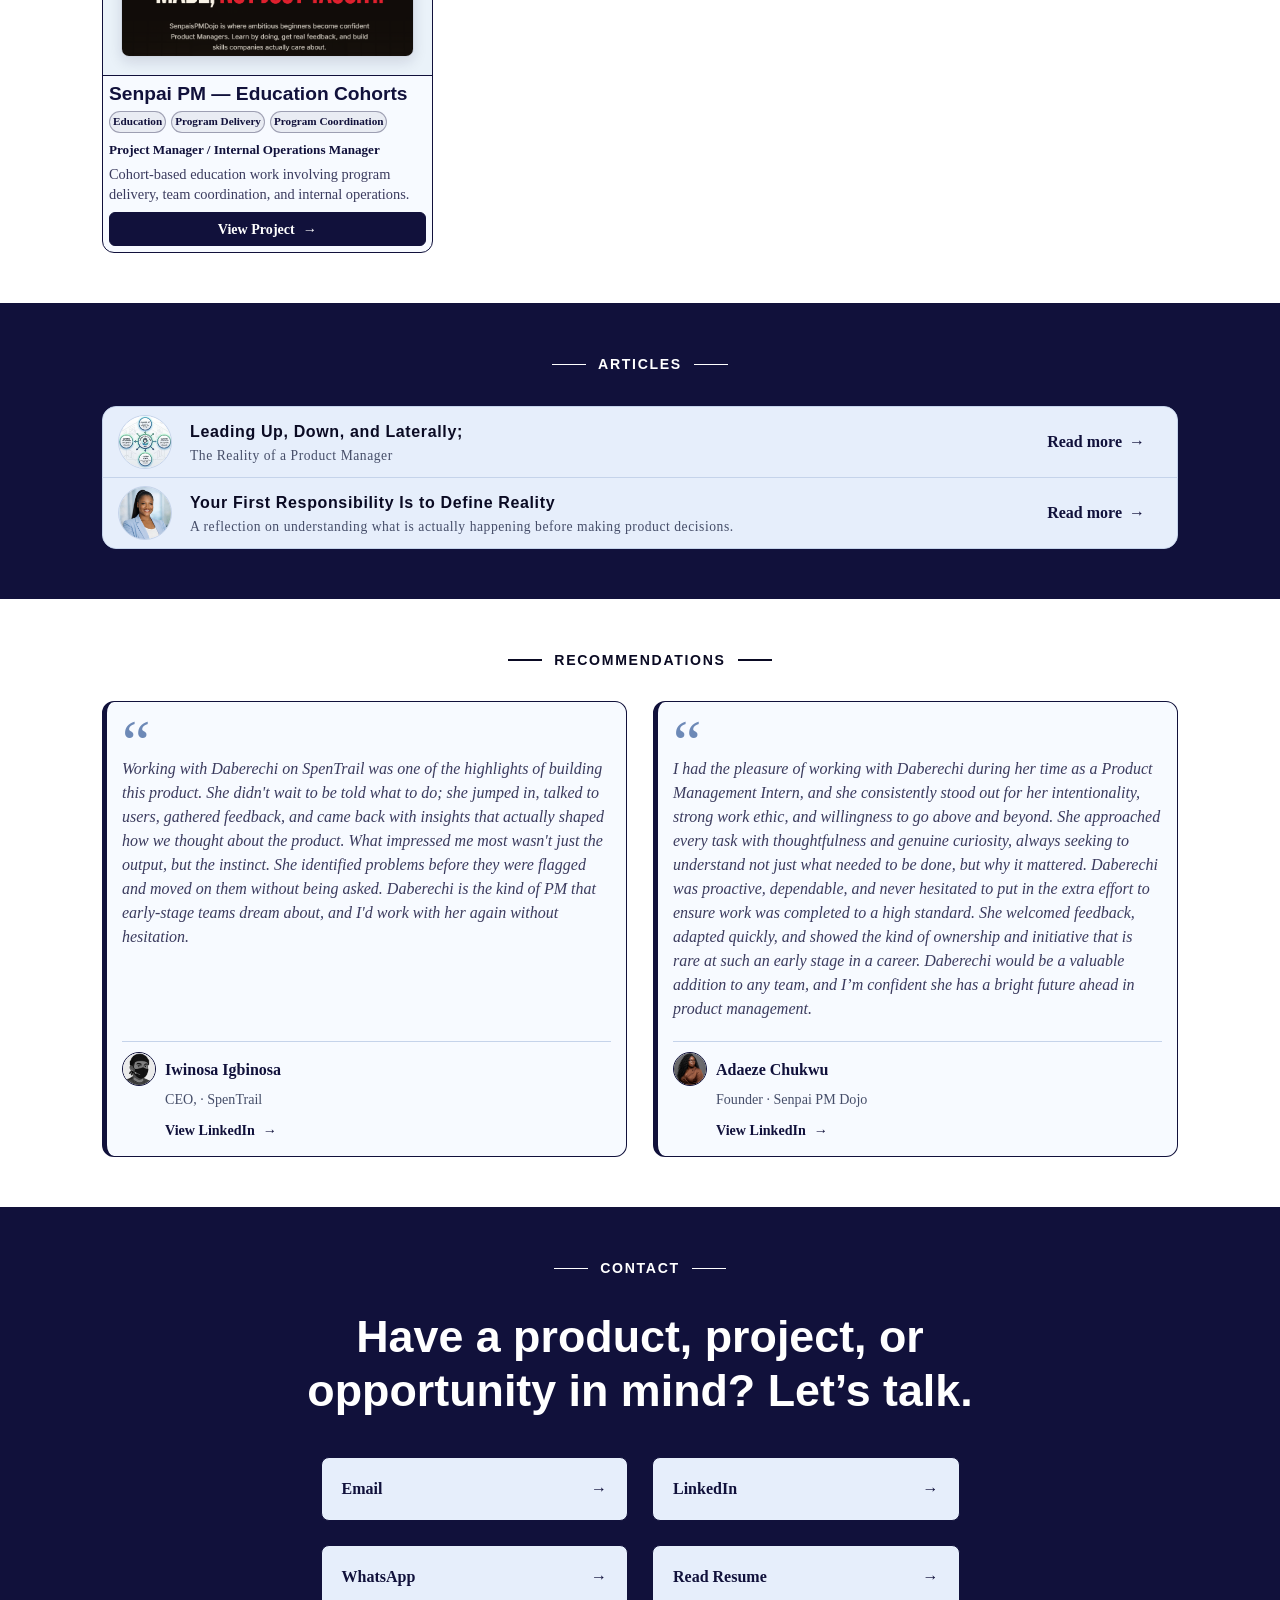
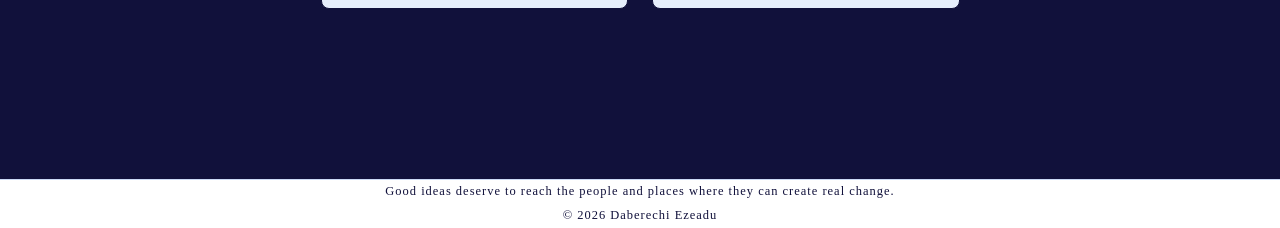
==== commit d495315e: "Update Portfolio 1" ====
--- a/index.html
+++ b/index.html
@@ -13,20 +13,20 @@
     <header>
         <div class="nav-all">
             <div class="logo">
-                <a href="#home" target="_blank">Daberechi <span> Ezeadu </span></a>
+                <a href="#home">Daberechi <span> Ezeadu </span></a>
             </div>
 
             <nav>
-                <a href="#about" target="_blank">About</a>
-                <a href="#products" target="_blank">Products</a>
-                <a href="#skills" target="_blank">Skills</a>
-                <a href="#projects" target="_blank">Projects</a>
-                <a href="#articles" target="_blank">Articles</a>
-                <a href="#contact" target="_blank">Contact</a>
+                <a href="#about">About</a>
+                <a href="#products">Products</a>
+                <a href="#skills">Skills</a>
+                <a href="#projects">Projects</a>
+                <a href="#articles">Articles</a>
+                <a href="#contact">Contact</a>
             </nav>
 
             <div class="nav-cta">
-                <a href="#contact" target="_blank">Get in touch</a>
+                <a href="#contact">Get in touch</a>
             </div>
         </div>
     </header>
@@ -42,8 +42,8 @@
                     ensuring alignment, progress, and delivery.</p>
                 <h4>"We make it work, then better."</h4>
                 <div class="hero-actions">
-                    <a href="#products" class="btn btn-primary" target="_blank">Take a Look &rarr;</a>
-                    <a href="#contact" class="btn btn-ghost" target="_blank">Get in Touch</a>
+                    <a href="#products" class="btn btn-primary">Take a Look &rarr;</a>
+                    <a href="#contact" class="btn btn-ghost">Get in Touch</a>
                 </div>
             </div>
             <div class="hero-photo">
@@ -85,7 +85,7 @@
             </div>
 
             <div class="about-link">
-                <a href="#skills" target="_blank">Explore my skills <span>&rarr;</span></a>
+                <a href="#skills">Explore my skills <span>&rarr;</span></a>
             </div>
         </div>
     </section>
@@ -101,12 +101,12 @@
                 Refining Launched Products.</h3>
 
             <nav class="product-filters" aria-label="Product categories">
-                <a class="product-filter active" href="#products" target="_blank">All</a>
-                <a class="product-filter" href="#products" target="_blank">AI</a>
-                <a class="product-filter" href="#products" target="_blank">SaaS</a>
-                <a class="product-filter" href="#products" target="_blank">Fintech</a>
-                <a class="product-filter" href="#products" target="_blank">Edtech</a>
-                <a class="product-filter" href="#products" target="_blank">Healthcare</a>
+                <a class="product-filter active" href="#products">All</a>
+                <a class="product-filter" href="#products">AI</a>
+                <a class="product-filter" href="#products">SaaS</a>
+                <a class="product-filter" href="#products">Fintech</a>
+                <a class="product-filter" href="#products">Edtech</a>
+                <a class="product-filter" href="#products">Healthcare</a>
             </nav>
 
             <div class="products-list">
@@ -122,7 +122,7 @@
                         <p class="product-description">Built and launched a communications MVP after identifying and
                             prioritizing core user needs.</p>
                         <div class="product-links"><a class="product-link product-website-link" href="https://www.unumsint.com/"
-                            target="_blank" rel="noopener">View Website <span>&#8599;</span></a><a class="product-link" href="#unum-sint" target="_blank">View Case Study
+                            target="_blank" rel="noopener">View Website <span>&#8599;</span></a><a class="product-link" href="case-studies/product-case-studies/unumsint.html">View Case Study
                             <span>&rarr;</span></a></div>
                     </div>
                 </article>
@@ -138,7 +138,7 @@
                         <p class="product-description">Refined a launched financial product through customer feedback,
                             testing, product iteration, and growth-focused improvements.</p>
                         <div class="product-links"><a class="product-link product-website-link" href="https://www.spentrail.com/"
-                            target="_blank" rel="noopener">View Website <span>&#8599;</span></a><a class="product-link" href="#spentrail" target="_blank">View Case Study
+                            target="_blank" rel="noopener">View Website <span>&#8599;</span></a><a class="product-link" href="case-studies/product-case-studies/spentrail.html">View Case Study
                             <span>&rarr;</span></a></div>
                     </div>
                 </article>
@@ -156,7 +156,7 @@
                         <p class="product-description">Shaped an enterprise product from ideation through discovery, MVP
                             definition, strategy, implementation, and launch.</p>
                         <div class="product-links"><a class="product-link product-website-link" href="https://business.spentrail.com/"
-                            target="_blank" rel="noopener">View Website <span>&#8599;</span></a><a class="product-link" href="#spentrail-business" target="_blank">View Case Study
+                            target="_blank" rel="noopener">View Website <span>&#8599;</span></a><a class="product-link" href="case-studies/product-case-studies/spentrail-business.html">View Case Study
                             <span>&rarr;</span></a></div>
                     </div>
                 </article>
@@ -172,7 +172,7 @@
                         <p class="product-description">Led the product from ideation through development, shaping a care
                             companion designed to help users follow through on important health actions.</p>
                         <div class="product-links"><a class="product-link product-website-link" href="https://vital-nu.vercel.app/"
-                            target="_blank" rel="noopener">View Website <span>&#8599;</span></a><a class="product-link" href="#vitals" target="_blank">View Case Study
+                            target="_blank" rel="noopener">View Website <span>&#8599;</span></a><a class="product-link" href="case-studies/product-case-studies/vitals.html">View Case Study
                             <span>&rarr;</span></a></div>
                     </div>
                 </article>
@@ -306,7 +306,7 @@
                         <p class="other-project-role">Project Manager / Sustainable Project Engineer</p>
                         <p class="other-project-description">A real-world infrastructure project centered on planning,
                             coordination, implementation, and stakeholder management.</p>
-                        <div class="other-project-links"><a class="other-project-link" href="#" target="_blank">View Project
+                        <div class="other-project-links"><a class="other-project-link" href="case-studies/projects-case-studies/manamuz-agritech/manamuz-agritech.html">View Project
                                 <span>&rarr;</span></a></div>
                     </div>
                 </article>
@@ -320,7 +320,7 @@
                         <p class="other-project-role">Project Coordinator / Instructor</p>
                         <p class="other-project-description">A training initiative involving planning, logistics,
                             participant coordination, scheduling, and delivery.</p>
-                        <div class="other-project-links"><a class="other-project-link" href="#" target="_blank">View Project
+                        <div class="other-project-links"><a class="other-project-link" href="case-studies/projects-case-studies/watea-training/watea-training.html">View Project
                                 <span>&rarr;</span></a></div>
                     </div>
                 </article>
@@ -334,7 +334,7 @@
                         <p class="other-project-role">Project Manager / Leader</p>
                         <p class="other-project-description">Education-program projects demonstrating planning, team
                             coordination, delivery, and execution in a learning environment.</p>
-                        <div class="other-project-links"><a class="other-project-link" href="#" target="_blank">View Project
+                        <div class="other-project-links"><a class="other-project-link" href="case-studies/projects-case-studies/tgpl-cohort-3/tgpl-cohort-3.html">View Project
                                 <span>&rarr;</span></a></div>
                     </div>
                 </article>
@@ -348,7 +348,7 @@
                         <p class="other-project-role">Project Manager / Internal Operations Manager</p>
                         <p class="other-project-description">Cohort-based education work involving program delivery,
                             team coordination, and internal operations.</p>
-                        <div class="other-project-links"><a class="other-project-link" href="#" target="_blank">View Project
+                        <div class="other-project-links"><a class="other-project-link" href="case-studies/projects-case-studies/senpai-pm-education-cohorts/senpai-pm-education-cohorts.html">View Project
                                 <span>&rarr;</span></a></div>
                     </div>
                 </article>
--- a/styles.css
+++ b/styles.css
@@ -499,7 +499,6 @@
     font-style: italic;
 }
 
-.about-content h2,
 .about-content p,
 .about-content blockquote,
 .about-content cite,
@@ -663,7 +662,7 @@
     max-width: 720px;
     margin: 0 auto 24px;
     color: rgb(17, 17, 59);
-    font-family: 'Segoe UI', Tahoma, Geneva, Verdana, sans-serif;
+    font: sans-serif;
     font-size: clamp(1.05rem, 1.7vw, 1.3rem);
     font-weight: 600;
     line-height: 1.35;
